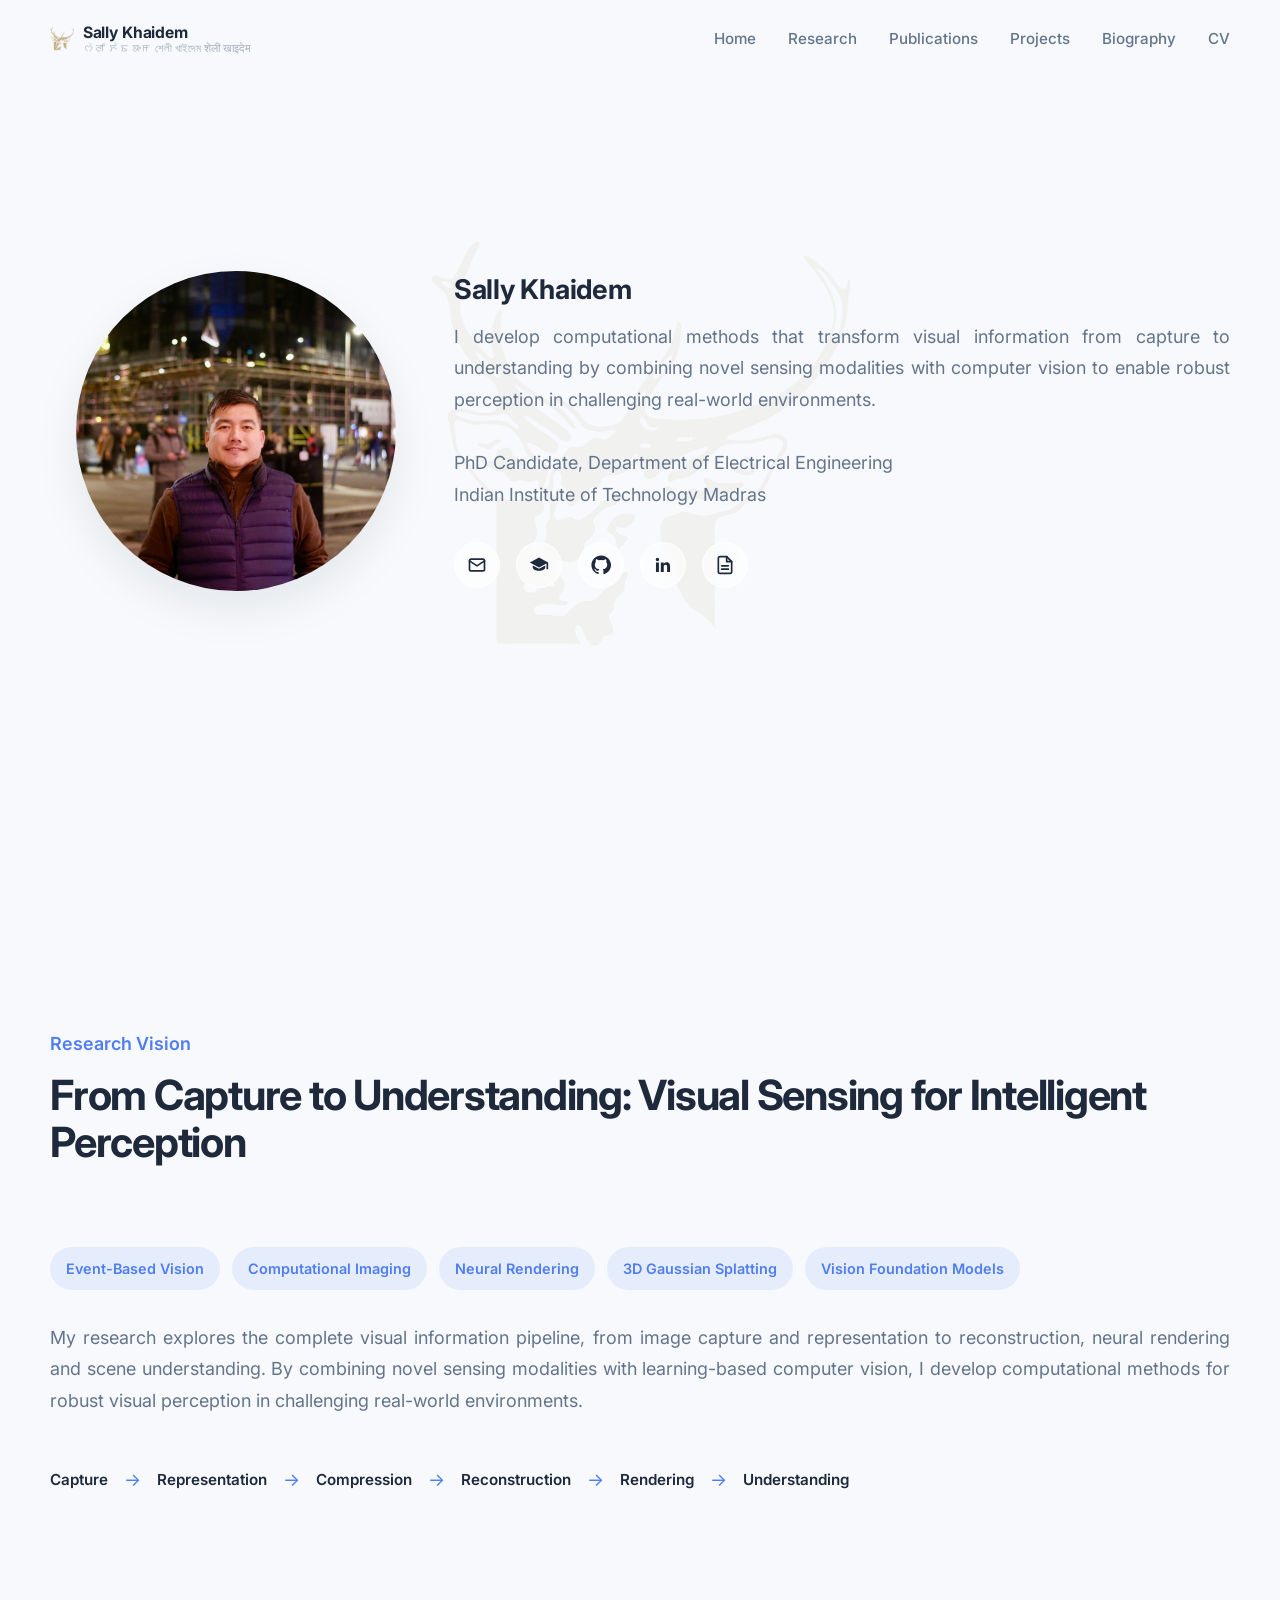
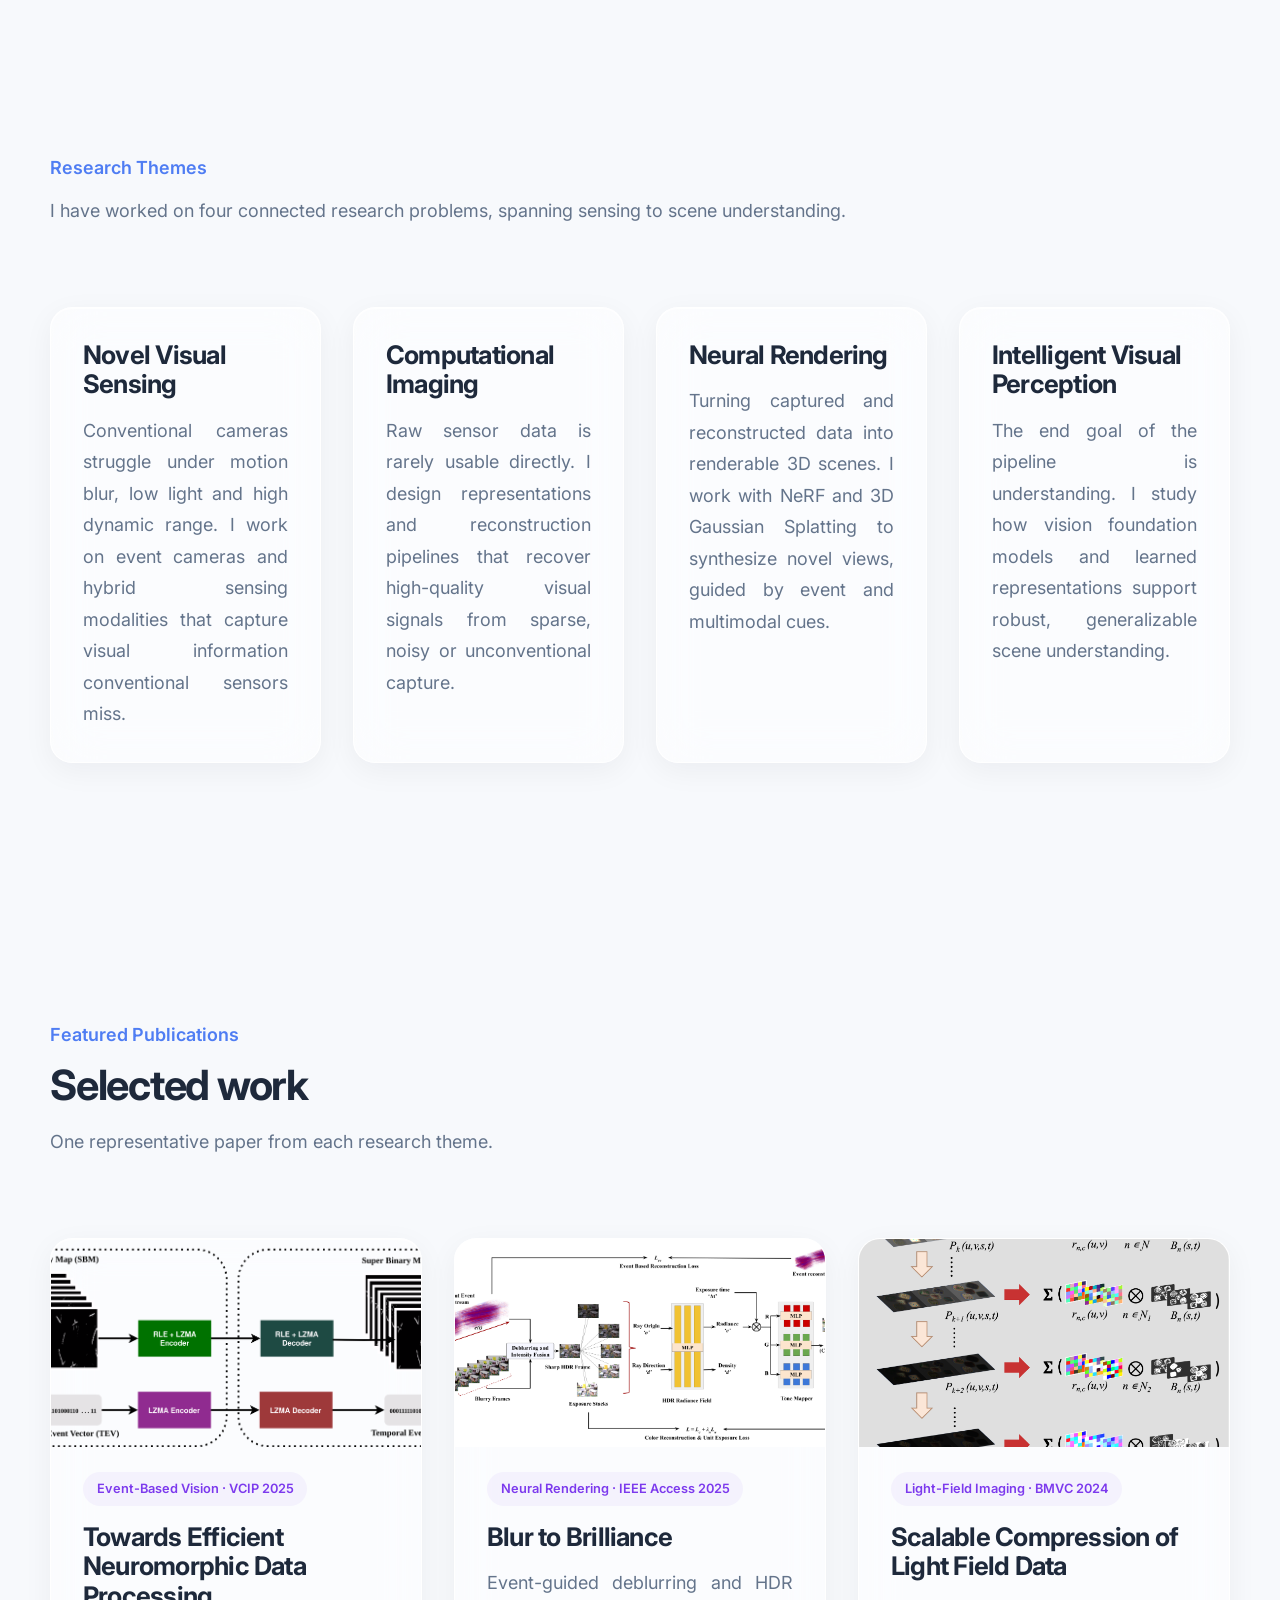
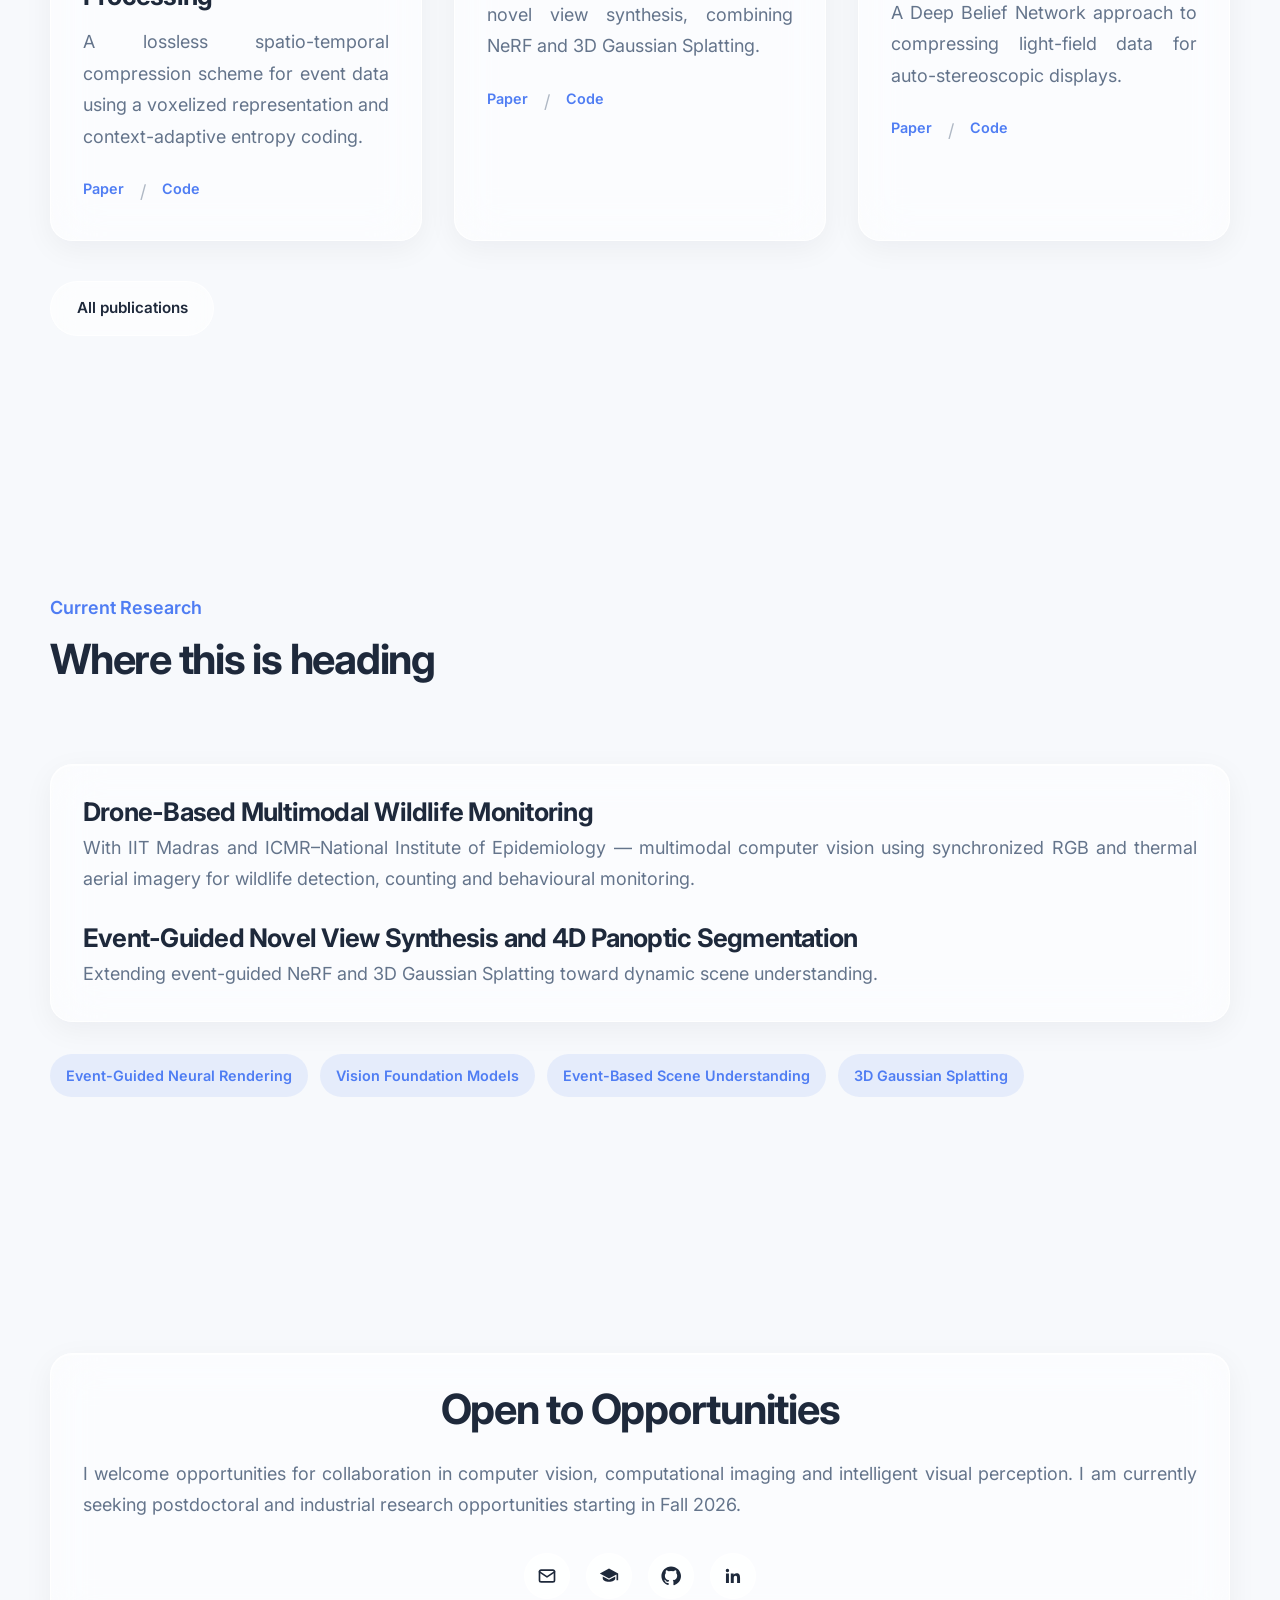
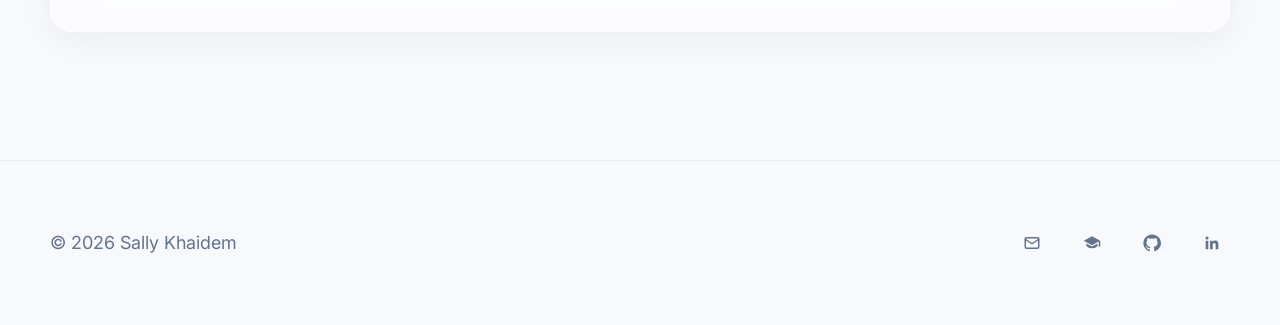
==== index.html @ f4ac4180 "Update research subtitle in index.html" ====
<!DOCTYPE html>
<html lang="en">
<head>
  <meta charset="UTF-8">
  <meta name="viewport" content="width=device-width, initial-scale=1">
  <title>Sally Khaidem</title>
  <meta name="description" content="I am a PhD researcher at IIT Madras working on event-based vision, computational imaging and neural rendering.">
  <link rel="icon" href="images/sangai.png" type="image/x-icon">
  <script>document.documentElement.classList.add("js");</script>

  <link href="https://fonts.googleapis.com/css2?family=Noto+Sans+Meetei+Mayek&family=Noto+Sans+Bengali&family=Noto+Sans+Devanagari&display=swap" rel="stylesheet">
  <link rel="stylesheet" href="css/style.css">
  <link rel="stylesheet" href="css/components.css">
  <link rel="stylesheet" href="css/responsive.css">

  <style>
    /* ----------------------------------------------------------
       Page-specific additions (kept minimal; everything else
       comes from style.css / components.css / responsive.css)
    ---------------------------------------------------------- */

    .hero-name{
      font-size: 1.05rem;
      font-weight: 600;
      color: var(--text-secondary);
      letter-spacing: .02em;
    }

    .hero-name-plate{
      display: flex;
      flex-wrap: wrap;
      align-items: baseline;
      gap: .7rem;
      margin-bottom: 1rem;
    }
    .hero-name-plate .name-en{
      font-size: 1.7rem;
      font-weight: 700;
      color: var(--text-primary);
      letter-spacing: -.01em;
    }
    .hero-name-plate .name-script{
      font-size: .85rem;
      font-weight: 400;
      letter-spacing: normal;
      color: var(--text-secondary);
      opacity: .55;
    }
    .hero-name-plate [lang="mni-Mtei"]{ font-family: 'Noto Sans Meetei Mayek', sans-serif }
    .hero-name-plate [lang="bn"]{ font-family: 'Noto Sans Bengali', sans-serif }
    .hero-name-plate [lang="hi"]{ font-family: 'Noto Sans Devanagari', sans-serif }
    @media (max-width:1024px){
      .hero-name-plate{ justify-content: center; }
    }

    .pipeline{
      display:flex;
      align-items:center;
      flex-wrap:wrap;
      gap: 1rem;
      margin-top: 3rem;
    }
    .pipeline-step{
      color: var(--text-primary);
      font-weight: 600;
      font-size: .95rem;
    }
    .pipeline-arrow{
      color: var(--accent);
      font-weight: 400;
    }

    .publication-links a{
      font-size: .9rem;
      font-weight: 600;
    }
    .publication-links span.sep{
      color: var(--text-secondary);
      opacity: .5;
    }

    .current-research-list{
      display:flex;
      flex-direction:column;
      gap: 1.75rem;
    }
    .current-research-item h3{
      margin-bottom: .35rem;
    }
    .current-research-item p{
      max-width: none;
    }

    @media (max-width:1024px){
      .pipeline{ gap:.6rem; }
      .pipeline-step{ font-size:.85rem; }
    }
  </style>
</head>
<body>

  <div class="watermark"></div>

  <!-- ============================================================
       NAVIGATION
  ============================================================ -->
  <header class="navbar">
    <div class="nav-container">
      <a href="index.html" class="logo">
        <img src="images/sangai.png" alt="Sally Khaidem">
        <span class="logo-name">
          <span class="logo-name-en">Sally Khaidem</span>
          <span class="logo-name-scripts"> <span class="name-script" lang="mni-Mtei">ꯁꯥꯂꯤ ꯈꯥꯏꯗꯦꯝ</span> <span class="name-script" lang="bn">শেলী খাইদেম</span> <span class="name-script" lang="hi">शेली खाइदेम</span></span>
        </span>
      </a>

      <nav class="nav-links">
        <a href="index.html">Home</a>
        <a href="research.html">Research</a>
        <a href="publications.html">Publications</a>
        <a href="projects.html">Projects</a>
        <a href="biography.html">Biography</a>
        <a href="images/CV.pdf" target="_blank" rel="noopener">CV</a>
      </nav>

      <div class="menu-toggle" role="button" aria-label="Toggle menu" aria-expanded="false" tabindex="0">&#9776;</div>
    </div>
  </header>

  <!-- ============================================================
       HERO
  ============================================================ -->
  <section class="hero">
    <div class="container grid grid-center">

      <div class="col-4 flex-center">
        <div class="hero-photo">
          <img src="images/sally.jpeg" alt="Portrait of Sally Khaidem">
        </div>
      </div>

      <div class="col-8 hero-content">
        <h1 class="hero-name-plate">
          <span class="name-en">Sally Khaidem</span>
          <!--
          <span class="name-script" lang="mni-Mtei">ꯁꯥꯂꯤ ꯈꯥꯏꯗꯦꯝ</span>
          <span class="name-script" lang="bn">শেলী খাইদেম</span>
          <span class="name-script" lang="hi">शेली खाइदेम</span>
          -->
        </h1>

        <p class="hero-description">
          I develop computational methods that transform visual information from capture to understanding by combining novel sensing modalities with computer vision to enable robust perception in challenging real-world environments.
        </p>

        <p class="hero-affiliation">
          PhD Candidate, Department of Electrical Engineering<br>
          Indian Institute of Technology Madras
        </p>

        <div class="button-group">
          <a href="mailto:khaidemsally@gmail.com" class="icon-link" aria-label="Email" title="Email">
            <svg viewBox="0 0 24 24" fill="none" stroke="currentColor" stroke-width="2" stroke-linecap="round" stroke-linejoin="round"><rect x="3" y="5" width="18" height="14" rx="2"></rect><path d="m3 7 9 6 9-6"></path></svg>
          </a>
          <a href="https://scholar.google.com/citations?user=jx_fc4YAAAAJ&hl=en&authuser=1" class="icon-link" target="_blank" rel="noopener" aria-label="Google Scholar" title="Google Scholar">
            <svg viewBox="0 0 24 24" fill="currentColor"><path d="M12 3 1 9l11 6 9-4.91V17h2V9L12 3zm0 13.5L4.5 12.5V15c0 2 3 4 7.5 4s7.5-2 7.5-4v-2.5L12 16.5z"></path></svg>
          </a>
          <a href="https://github.com/sKhaidem" class="icon-link" target="_blank" rel="noopener" aria-label="GitHub" title="GitHub">
            <svg viewBox="0 0 24 24" fill="currentColor"><path d="M12 .5C5.73.5.5 5.73.5 12c0 5.08 3.29 9.39 7.86 10.91.57.1.78-.25.78-.55 0-.27-.01-1.16-.02-2.11-3.2.7-3.88-1.36-3.88-1.36-.53-1.34-1.29-1.7-1.29-1.7-1.05-.72.08-.71.08-.71 1.17.08 1.78 1.2 1.78 1.2 1.03 1.77 2.71 1.26 3.37.96.1-.75.4-1.26.73-1.55-2.55-.29-5.24-1.28-5.24-5.68 0-1.26.45-2.29 1.19-3.09-.12-.29-.52-1.47.11-3.06 0 0 .97-.31 3.18 1.18a11.05 11.05 0 0 1 5.79 0c2.2-1.49 3.18-1.18 3.18-1.18.63 1.59.23 2.77.11 3.06.74.8 1.19 1.83 1.19 3.09 0 4.41-2.69 5.38-5.25 5.67.41.36.78 1.06.78 2.15 0 1.55-.01 2.8-.01 3.18 0 .3.2.66.79.55C20.71 21.38 24 17.08 24 12c0-6.27-5.23-11.5-12-11.5Z"></path></svg>
          </a>
          <a href="https://www.linkedin.com/in/sally-khaidem-7914b257/" class="icon-link" target="_blank" rel="noopener" aria-label="LinkedIn" title="LinkedIn">
            <svg viewBox="0 0 24 24" fill="currentColor"><path d="M20.45 20.45h-3.55v-5.57c0-1.33-.02-3.04-1.85-3.04-1.85 0-2.14 1.45-2.14 2.94v5.67H9.36V9h3.41v1.56h.05c.48-.9 1.64-1.85 3.37-1.85 3.6 0 4.27 2.37 4.27 5.45v6.29zM5.34 7.43a2.06 2.06 0 1 1 0-4.12 2.06 2.06 0 0 1 0 4.12zM7.12 20.45H3.56V9h3.56v11.45z"></path></svg>
          </a>
          <a href="images/CV.pdf" class="icon-link" target="_blank" rel="noopener" aria-label="CV" title="CV">
            <svg viewBox="0 0 24 24" fill="none" stroke="currentColor" stroke-width="2" stroke-linecap="round" stroke-linejoin="round"><path d="M14 2H6a2 2 0 0 0-2 2v16a2 2 0 0 0 2 2h12a2 2 0 0 0 2-2V8z"></path><path d="M14 2v6h6"></path><line x1="8" y1="13" x2="16" y2="13"></line><line x1="8" y1="17" x2="16" y2="17"></line></svg>
          </a>
        </div>
      </div>

    </div>
  </section>

  <!-- ============================================================
       RESEARCH VISION
  ============================================================ -->
  <section id="research-vision">
    <div class="container fade-up">

      <div class="section-header">
        <p class="section-eyebrow" style="color:var(--accent); font-weight:600; margin-bottom:.75rem;">Research Vision</p>
        <h2 class="section-title">From Capture to Understanding: Visual Sensing for Intelligent Perception</h2>
      </div>

      <div class="tag-group">
        <span class="tag">Event-Based Vision</span>
        <span class="tag">Computational Imaging</span>
        <span class="tag">Neural Rendering</span>
        <span class="tag">3D Gaussian Splatting</span>
        <span class="tag">Vision Foundation Models</span>
      </div>

      <p class="reading" style="margin-top:2rem;">
        My research explores the complete visual information pipeline, from image capture and
        representation to reconstruction, neural rendering and scene understanding. By combining
        novel sensing modalities with learning-based computer vision, I develop computational
        methods for robust visual perception in challenging real-world environments.
      </p>

      <div class="pipeline">
        <span class="pipeline-step">Capture</span>
        <span class="pipeline-arrow">&rarr;</span>
        <span class="pipeline-step">Representation</span>
        <span class="pipeline-arrow">&rarr;</span>
        <span class="pipeline-step">Compression</span>
        <span class="pipeline-arrow">&rarr;</span>
        <span class="pipeline-step">Reconstruction</span>
        <span class="pipeline-arrow">&rarr;</span>
        <span class="pipeline-step">Rendering</span>
        <span class="pipeline-arrow">&rarr;</span>
        <span class="pipeline-step">Understanding</span>
      </div>

    </div>
  </section>

  <!-- ============================================================
       RESEARCH THEMES
  ============================================================ -->
  <section id="research-themes">
    <div class="container fade-up">

      <div class="section-header">
        <p class="section-eyebrow" style="color:var(--accent); font-weight:600; margin-bottom:.75rem;">Research Themes</p>
        <!--
        <h2 class="section-title">Problems I work on</h2>
        -->
        <p class="section-subtitle">I have worked on four connected research problems, spanning sensing to scene understanding.</p>
      </div>

      <div class="card-grid">

        <div class="theme-card glass-card">
          <h3>Novel Visual Sensing</h3>
          <p>Conventional cameras struggle under motion blur, low light and high dynamic range. I work on event cameras and hybrid sensing modalities that capture visual information conventional sensors miss.</p>
        </div>

        <div class="theme-card glass-card">
          <h3>Computational Imaging</h3>
          <p>Raw sensor data is rarely usable directly. I design representations and reconstruction pipelines that recover high-quality visual signals from sparse, noisy or unconventional capture.</p>
        </div>

        <div class="theme-card glass-card">
          <h3>Neural Rendering</h3>
          <p>Turning captured and reconstructed data into renderable 3D scenes. I work with NeRF and 3D Gaussian Splatting to synthesize novel views, guided by event and multimodal cues.</p>
        </div>

        <div class="theme-card glass-card">
          <h3>Intelligent Visual Perception</h3>
          <p>The end goal of the pipeline is understanding. I study how vision foundation models and learned representations support robust, generalizable scene understanding.</p>
        </div>

      </div>

    </div>
  </section>

  <!-- ============================================================
       FEATURED PUBLICATIONS
  ============================================================ -->
  <section id="featured-publications">
    <div class="container fade-up">

      <div class="section-header">
        <p class="section-eyebrow" style="color:var(--accent); font-weight:600; margin-bottom:.75rem;">Featured Publications</p>
        <h2 class="section-title">Selected work</h2>
        <p class="section-subtitle">One representative paper from each research theme.</p>
      </div>

      <div class="publication-grid">

        <div class="publication-card glass-card">
          <div class="publication-image">
            <img src="images/vcip.png" alt="Thumbnail for VCIP 2025 paper">
          </div>
          <span class="venue">Event-Based Vision &middot; VCIP 2025</span>
          <h3>Towards Efficient Neuromorphic Data Processing</h3>
          <p>A lossless spatio-temporal compression scheme for event data using a voxelized representation and context-adaptive entropy coding.</p>
          <div class="publication-links">
            <a href="#">Paper</a>
            <span class="sep">/</span>
            <a href="#">Code</a>
          </div>
        </div>

        <div class="publication-card glass-card">
          <div class="publication-image">
            <img src="images/access.png" alt="Thumbnail for IEEE Access 2025 paper">
          </div>
          <span class="venue">Neural Rendering &middot; IEEE Access 2025</span>
          <h3>Blur to Brilliance</h3>
          <p>Event-guided deblurring and HDR novel view synthesis, combining NeRF and 3D Gaussian Splatting.</p>
          <div class="publication-links">
            <a href="#">Paper</a>
            <span class="sep">/</span>
            <a href="#">Code</a>
          </div>
        </div>

        <div class="publication-card glass-card">
          <div class="publication-image">
            <img src="images/BMVC.png" alt="Thumbnail for BMVC 2024 paper">
          </div>
          <span class="venue">Light-Field Imaging &middot; BMVC 2024</span>
          <h3>Scalable Compression of Light Field Data</h3>
          <p>A Deep Belief Network approach to compressing light-field data for auto-stereoscopic displays.</p>
          <div class="publication-links">
            <a href="#">Paper</a>
            <span class="sep">/</span>
            <a href="#">Code</a>
          </div>
        </div>

      </div>

      <div class="mt-lg">
        <a href="publications.html" class="btn btn-secondary">All publications</a>
      </div>

    </div>
  </section>

  <!-- ============================================================
       CURRENT RESEARCH
  ============================================================ -->
  <section id="current-research">
    <div class="container fade-up">

      <div class="section-header">
        <p class="section-eyebrow" style="color:var(--accent); font-weight:600; margin-bottom:.75rem;">Current Research</p>
        <h2 class="section-title">Where this is heading</h2>
      </div>

      <div class="glass-card current-research-list">

        <div class="current-research-item">
          <h3>Drone-Based Multimodal Wildlife Monitoring</h3>
          <p>With IIT Madras and ICMR&ndash;National Institute of Epidemiology &mdash; multimodal computer vision using synchronized RGB and thermal aerial imagery for wildlife detection, counting and behavioural monitoring.</p>
        </div>

        <div class="current-research-item">
          <h3>Event-Guided Novel View Synthesis and 4D Panoptic Segmentation</h3>
          <p>Extending event-guided NeRF and 3D Gaussian Splatting toward dynamic scene understanding.</p>
        </div>

      </div>

      <div class="tag-group">
        <span class="tag">Event-Guided Neural Rendering</span>
        <span class="tag">Vision Foundation Models</span>
        <span class="tag">Event-Based Scene Understanding</span>
        <span class="tag">3D Gaussian Splatting</span>
      </div>

    </div>
  </section>

  <!-- ============================================================
       CONTACT
  ============================================================ -->
  <section id="contact">
    <div class="container fade-up">
      <div class="glass-card contact-card">
        <h2>Open to Opportunities</h2>
        <p style="margin-inline:auto;">I welcome opportunities for collaboration in computer vision, computational imaging and intelligent visual perception. I am currently seeking postdoctoral and industrial research opportunities starting in Fall 2026.</p>

        <div class="contact-links">
          <a href="mailto:khaidemsally@gmail.com" class="icon-link" aria-label="Email" title="Email">
            <svg viewBox="0 0 24 24" fill="none" stroke="currentColor" stroke-width="2" stroke-linecap="round" stroke-linejoin="round"><rect x="3" y="5" width="18" height="14" rx="2"></rect><path d="m3 7 9 6 9-6"></path></svg>
          </a>
          <a href="https://scholar.google.com/citations?user=jx_fc4YAAAAJ&hl=en&authuser=1" class="icon-link" target="_blank" rel="noopener" aria-label="Google Scholar" title="Google Scholar">
            <svg viewBox="0 0 24 24" fill="currentColor"><path d="M12 3 1 9l11 6 9-4.91V17h2V9L12 3zm0 13.5L4.5 12.5V15c0 2 3 4 7.5 4s7.5-2 7.5-4v-2.5L12 16.5z"></path></svg>
          </a>
          <a href="https://github.com/sKhaidem" class="icon-link" target="_blank" rel="noopener" aria-label="GitHub" title="GitHub">
            <svg viewBox="0 0 24 24" fill="currentColor"><path d="M12 .5C5.73.5.5 5.73.5 12c0 5.08 3.29 9.39 7.86 10.91.57.1.78-.25.78-.55 0-.27-.01-1.16-.02-2.11-3.2.7-3.88-1.36-3.88-1.36-.53-1.34-1.29-1.7-1.29-1.7-1.05-.72.08-.71.08-.71 1.17.08 1.78 1.2 1.78 1.2 1.03 1.77 2.71 1.26 3.37.96.1-.75.4-1.26.73-1.55-2.55-.29-5.24-1.28-5.24-5.68 0-1.26.45-2.29 1.19-3.09-.12-.29-.52-1.47.11-3.06 0 0 .97-.31 3.18 1.18a11.05 11.05 0 0 1 5.79 0c2.2-1.49 3.18-1.18 3.18-1.18.63 1.59.23 2.77.11 3.06.74.8 1.19 1.83 1.19 3.09 0 4.41-2.69 5.38-5.25 5.67.41.36.78 1.06.78 2.15 0 1.55-.01 2.8-.01 3.18 0 .3.2.66.79.55C20.71 21.38 24 17.08 24 12c0-6.27-5.23-11.5-12-11.5Z"></path></svg>
          </a>
          <a href="https://www.linkedin.com/in/sally-khaidem-7914b257/" class="icon-link" target="_blank" rel="noopener" aria-label="LinkedIn" title="LinkedIn">
            <svg viewBox="0 0 24 24" fill="currentColor"><path d="M20.45 20.45h-3.55v-5.57c0-1.33-.02-3.04-1.85-3.04-1.85 0-2.14 1.45-2.14 2.94v5.67H9.36V9h3.41v1.56h.05c.48-.9 1.64-1.85 3.37-1.85 3.6 0 4.27 2.37 4.27 5.45v6.29zM5.34 7.43a2.06 2.06 0 1 1 0-4.12 2.06 2.06 0 0 1 0 4.12zM7.12 20.45H3.56V9h3.56v11.45z"></path></svg>
          </a>
        </div>
      </div>
    </div>
  </section>

  <!-- ============================================================
       FOOTER
  ============================================================ -->
  <footer>
    <div class="container footer-content">
      <p>&copy; 2026 Sally Khaidem</p>
      <div class="footer-links">
        <a href="mailto:khaidemsally@gmail.com" class="footer-icon-link" aria-label="Email" title="Email">
          <svg viewBox="0 0 24 24" fill="none" stroke="currentColor" stroke-width="2" stroke-linecap="round" stroke-linejoin="round"><rect x="3" y="5" width="18" height="14" rx="2"></rect><path d="m3 7 9 6 9-6"></path></svg>
        </a>
        <a href="https://scholar.google.com/citations?user=jx_fc4YAAAAJ&hl=en&authuser=1" class="footer-icon-link" target="_blank" rel="noopener" aria-label="Google Scholar" title="Google Scholar">
          <svg viewBox="0 0 24 24" fill="currentColor"><path d="M12 3 1 9l11 6 9-4.91V17h2V9L12 3zm0 13.5L4.5 12.5V15c0 2 3 4 7.5 4s7.5-2 7.5-4v-2.5L12 16.5z"></path></svg>
        </a>
        <a href="https://github.com/sKhaidem" class="footer-icon-link" target="_blank" rel="noopener" aria-label="GitHub" title="GitHub">
          <svg viewBox="0 0 24 24" fill="currentColor"><path d="M12 .5C5.73.5.5 5.73.5 12c0 5.08 3.29 9.39 7.86 10.91.57.1.78-.25.78-.55 0-.27-.01-1.16-.02-2.11-3.2.7-3.88-1.36-3.88-1.36-.53-1.34-1.29-1.7-1.29-1.7-1.05-.72.08-.71.08-.71 1.17.08 1.78 1.2 1.78 1.2 1.03 1.77 2.71 1.26 3.37.96.1-.75.4-1.26.73-1.55-2.55-.29-5.24-1.28-5.24-5.68 0-1.26.45-2.29 1.19-3.09-.12-.29-.52-1.47.11-3.06 0 0 .97-.31 3.18 1.18a11.05 11.05 0 0 1 5.79 0c2.2-1.49 3.18-1.18 3.18-1.18.63 1.59.23 2.77.11 3.06.74.8 1.19 1.83 1.19 3.09 0 4.41-2.69 5.38-5.25 5.67.41.36.78 1.06.78 2.15 0 1.55-.01 2.8-.01 3.18 0 .3.2.66.79.55C20.71 21.38 24 17.08 24 12c0-6.27-5.23-11.5-12-11.5Z"></path></svg>
        </a>
        <a href="https://www.linkedin.com/in/sally-khaidem-7914b257/" class="footer-icon-link" target="_blank" rel="noopener" aria-label="LinkedIn" title="LinkedIn">
          <svg viewBox="0 0 24 24" fill="currentColor"><path d="M20.45 20.45h-3.55v-5.57c0-1.33-.02-3.04-1.85-3.04-1.85 0-2.14 1.45-2.14 2.94v5.67H9.36V9h3.41v1.56h.05c.48-.9 1.64-1.85 3.37-1.85 3.6 0 4.27 2.37 4.27 5.45v6.29zM5.34 7.43a2.06 2.06 0 1 1 0-4.12 2.06 2.06 0 0 1 0 4.12zM7.12 20.45H3.56V9h3.56v11.45z"></path></svg>
        </a>
      </div>
    </div>
  </footer>

  <script src="js/main.js"></script>
</body>
</html>
---- css/style.css ----
/* ==========================================================
   Sally Khaidem Academic Website
   Global Design System
   ========================================================== */

/* ----------------------------------------------------------
   Google Font
---------------------------------------------------------- */

@import url('https://fonts.googleapis.com/css2?family=Inter:wght@300;400;500;600;700;800&display=swap');


/* ==========================================================
   CSS VARIABLES
   ========================================================== */

:root{

    /* ---------- Layout ---------- */

    --container-width: 1180px;
    --content-width: 1080px;
    --reading-width: 720px;


    /* ---------- Spacing (8pt System) ---------- */

    --space-xs: 0.5rem;      /* 8px */
    --space-sm: 1rem;        /* 16px */
    --space-md: 1.5rem;      /* 24px */
    --space-lg: 2.5rem;      /* 40px */
    --space-xl: 4rem;        /* 64px */
    --space-2xl: 6rem;       /* 96px */
    --space-3xl: 8rem;       /* 128px */


    /* ---------- Typography ---------- */

    --font-family: "Inter", sans-serif;

    --fs-hero: clamp(3rem,6vw,4.5rem);
    --fs-h1: clamp(2.5rem,5vw,3.4rem);
    --fs-h2: clamp(2rem,4vw,2.6rem);
    --fs-h3: clamp(1.35rem,2vw,1.6rem);

    --fs-body: 1.125rem;
    --fs-small: .95rem;

    --line-height: 1.75;


    /* ---------- Colors ---------- */

    --background:#F7F9FC;

    --text-primary:#1E293B;
    --text-secondary:#64748B;

    --accent:#4F7DF3;
    --accent-hover:#2563EB;

    --white:#FFFFFF;


    /* ---------- Semantic Pastels ---------- */

    --research:rgba(79,125,243,.10);

    --publication:rgba(183,148,246,.10);

    --project:rgba(52,211,153,.10);

    --bio:rgba(251,191,36,.10);

    --contact:rgba(251,113,133,.10);


    /* ---------- Glass ---------- */

    --glass-bg:rgba(255,255,255,.60);

    --glass-border:rgba(255,255,255,.72);

    --glass-blur:blur(18px);


    /* ---------- Elevation ---------- */

    --elevation-1:
        0 4px 12px rgba(15,23,42,.04);

    --elevation-2:
        0 8px 30px rgba(15,23,42,.05);

    --elevation-3:
        0 18px 45px rgba(15,23,42,.08);


    /* ---------- Radius ---------- */

    --radius-sm:10px;
    --radius-md:16px;
    --radius-lg:22px;
    --radius-xl:30px;


    /* ---------- Transition ---------- */

    --transition:.30s ease;

}



/* ==========================================================
   RESET
   ========================================================== */

*,
*::before,
*::after{

    margin:0;
    padding:0;
    box-sizing:border-box;

}

html{

    scroll-behavior:smooth;

}

body{

    font-family:var(--font-family);

    font-size:var(--fs-body);

    line-height:var(--line-height);

    background:var(--background);

    color:var(--text-primary);

    text-rendering:optimizeLegibility;

    -webkit-font-smoothing:antialiased;

    overflow-x:hidden;

}

::selection{

    background:var(--accent);

    color:white;

}



/* ==========================================================
   TYPOGRAPHY
   ========================================================== */

h1,
h2,
h3,
h4,
h5,
h6{

    color:var(--text-primary);

    line-height:1.15;

    font-weight:700;

    letter-spacing:-0.03em;

}

h1{

    font-size:var(--fs-h1);

}

h2{

    font-size:var(--fs-h2);

    margin-bottom:var(--space-md);

}

h3{

    font-size:var(--fs-h3);

    margin-bottom:var(--space-sm);

}

p{

    color:var(--text-secondary);

    text-align:justify;

    hyphens:auto;

}

strong{

    color:var(--text-primary);

    font-weight:600;

}

small{

    font-size:var(--fs-small);

}



/* ==========================================================
   LINKS
   ========================================================== */

a{

    text-decoration:none;

    color:var(--accent);

    transition:var(--transition);

}

a:hover{

    color:var(--accent-hover);

}



/* ==========================================================
   IMAGES
   ========================================================== */

img{

    display:block;

    max-width:100%;

    height:auto;

}



/* ==========================================================
   LISTS
   ========================================================== */

ul,
ol{

    list-style:none;

}



/* ==========================================================
   LAYOUT
   ========================================================== */

.container{

    width:min(calc(100% - 2rem),var(--container-width));

    margin-inline:auto;

}

.content{

    width:min(100%,var(--content-width));

    margin-inline:auto;

}

.reading{

    max-width:none;

}

section{

    padding:var(--space-3xl) 0;

}



/* ==========================================================
   12 COLUMN GRID
   ========================================================== */

.grid{

    display:grid;

    grid-template-columns:repeat(12,minmax(0,1fr));

    gap:2rem;

}

.grid-center{

    align-items:center;

}

.grid-middle{

    justify-items:center;

}

.col-1{grid-column:span 1;}
.col-2{grid-column:span 2;}
.col-3{grid-column:span 3;}
.col-4{grid-column:span 4;}
.col-5{grid-column:span 5;}
.col-6{grid-column:span 6;}
.col-7{grid-column:span 7;}
.col-8{grid-column:span 8;}
.col-9{grid-column:span 9;}
.col-10{grid-column:span 10;}
.col-11{grid-column:span 11;}
.col-12{grid-column:span 12;}



/* ==========================================================
   GLASS CARD
   ========================================================== */

.glass-card{

    background:rgba(255,255,255,.55);

    backdrop-filter:blur(24px) saturate(1.3);
    -webkit-backdrop-filter:blur(24px) saturate(1.3);

    border:1px solid rgba(255,255,255,.85);

    border-radius:var(--radius-lg);

    box-shadow:
        var(--elevation-2),
        inset 0 1px 0 rgba(255,255,255,.7);

    transition:var(--transition);

    padding:2rem;

}

.glass-card:hover{

    transform:translateY(-4px);

    box-shadow:
        var(--elevation-3),
        inset 0 1px 0 rgba(255,255,255,.8);

}



/* ==========================================================
   WATERMARK
   ========================================================== */

.watermark{

    position:fixed;

    top:50%;
    left:50%;

    width:420px;
    height:420px;

    background:url("../images/sangai.png") no-repeat center;
    background-size:contain;

    opacity:.10;

    transform:translate(-50%,-50%);

    z-index:-1;

    pointer-events:none;

}



/* ==========================================================
   UTILITIES
   ========================================================== */

.flex{

    display:flex;

}

.flex-center{

    display:flex;

    align-items:center;

    justify-content:center;

}

.text-center{

    text-align:center;

}

.text-left{

    text-align:left;

}

.hidden{

    display:none;

}

.w-100{

    width:100%;

}

.mt-xs{margin-top:var(--space-xs);}
.mt-sm{margin-top:var(--space-sm);}
.mt-md{margin-top:var(--space-md);}
.mt-lg{margin-top:var(--space-lg);}
.mt-xl{margin-top:var(--space-xl);}

.mb-xs{margin-bottom:var(--space-xs);}
.mb-sm{margin-bottom:var(--space-sm);}
.mb-md{margin-bottom:var(--space-md);}
.mb-lg{margin-bottom:var(--space-lg);}
.mb-xl{margin-bottom:var(--space-xl);}

.pt-xl{padding-top:var(--space-xl);}
.pb-xl{padding-bottom:var(--space-xl);}
.py-xl{
    padding-top:var(--space-xl);
    padding-bottom:var(--space-xl);
}
---- css/components.css ----
/* ==========================================================
   COMPONENTS
   ========================================================== */


/* ==========================================================
   Navigation
   ========================================================== */

.navbar{

    position:fixed;

    top:0;
    left:0;

    width:100%;

    z-index:1000;

    transition:var(--transition);

}

.navbar.scrolled{

    background:rgba(247,249,252,.82);

    backdrop-filter:blur(18px);
    -webkit-backdrop-filter:blur(18px);

    box-shadow:var(--elevation-1);

}

.nav-container{

    width:min(calc(100% - 2rem),var(--container-width));

    margin-inline:auto;

    height:78px;

    display:flex;

    align-items:center;

    justify-content:space-between;

}

.logo{

    display:inline-flex;
    align-items:center;

    gap:.55rem;

    transition:var(--transition);

}

.logo img{

    height:24px;
    width:auto;
    display:block;

}

.logo-name{

    display:flex;
    flex-direction:column;

    line-height:1.25;

}

.logo-name-en{

    font-size:.98rem;

    font-weight:700;

    color:var(--text-primary);

    letter-spacing:-.01em;

}

.logo-name-scripts{

    font-size:.66rem;

    font-weight:400;

    color:var(--text-secondary);

    opacity:.55;

    white-space:nowrap;

}

.logo-name-scripts .name-script{

    font-size:inherit;

    font-weight:inherit;

    color:inherit;

    opacity:1;

}

.navbar.scrolled .logo{

    opacity:.55;

}

.logo:hover{

    opacity:.8;

}

.nav-links{

    display:flex;

    align-items:center;

    gap:2rem;

}

.nav-links a{

    position:relative;

    color:var(--text-secondary);

    font-size:.95rem;

    font-weight:500;

}

.nav-links a::after{

    content:"";

    position:absolute;

    left:0;
    bottom:-6px;

    width:100%;
    height:2px;

    background:var(--accent);

    transform:scaleX(0);

    transform-origin:left;

    transition:var(--transition);

}

.nav-links a:hover{

    color:var(--text-primary);

}

.nav-links a:hover::after{

    transform:scaleX(1);

}

.menu-toggle{

    display:none;

    cursor:pointer;

}



/* ==========================================================
   Hero
   ========================================================== */

.hero{

    min-height:100vh;

    display:flex;

    align-items:center;

    padding-top:90px;

}

.hero-photo{

    width:min(100%,320px);

    aspect-ratio:1;

    margin-inline:auto;

    border-radius:50%;

    overflow:hidden;

    box-shadow:var(--elevation-3);

}

.hero-photo img{

    width:100%;

    height:100%;

    object-fit:cover;

}

.hero-content{

    display:flex;

    flex-direction:column;

    justify-content:center;

}

.hero-name{

    margin-bottom:.75rem;

}

.hero-title{

    font-size:var(--fs-hero);

    line-height:1.05;

    letter-spacing:-.05em;

    margin-bottom:1rem;

}

.hero-subtitle{

    font-size:1.35rem;

    color:var(--accent);

    font-weight:600;

    margin-bottom:1.5rem;

}

.hero-description{

    margin-bottom:2rem;

}

.hero-affiliation{

    margin-bottom:2rem;

    color:var(--text-secondary);

}



/* ==========================================================
   Buttons
   ========================================================== */

.button-group{

    display:flex;

    flex-wrap:wrap;

    gap:1rem;

}

.btn{

    display:inline-flex;

    align-items:center;

    justify-content:center;

    gap:.5rem;

    padding:.85rem 1.6rem;

    border-radius:999px;

    font-size:.95rem;

    font-weight:600;

    transition:var(--transition);

    transform:translateY(0);

}

.btn:hover{

    transform:translateY(-2px);

}

.btn-primary{

    background:var(--accent);

    color:#fff;

}

.btn-primary:hover{

    background:var(--accent-hover);

    color:#fff;

}

.btn-secondary{

    background:rgba(255,255,255,.6);

    color:var(--text-primary);

    border:1px solid rgba(255,255,255,.8);

    backdrop-filter:blur(12px);

    -webkit-backdrop-filter:blur(12px);

}

.btn-secondary:hover{

    background:#fff;

}



/* ==========================================================
   Section Heading
   ========================================================== */

.section-header{

    margin-bottom:5rem;

}

.section-title{

    margin-bottom:1rem;

}

.section-subtitle{

    max-width:none;

}



/* ==========================================================
   Tags
   ========================================================== */

.tag-group{

    display:flex;

    flex-wrap:wrap;

    gap:.75rem;

    margin-top:2rem;

}

.tag{

    display:inline-flex;

    align-items:center;

    justify-content:center;

    padding:.55rem 1rem;

    border-radius:999px;

    background:var(--research);

    color:var(--accent);

    font-size:.9rem;

    font-weight:600;

}



/* ==========================================================
   Theme Cards
   ========================================================== */

.card-grid{

    display:grid;

    grid-template-columns:repeat(12,minmax(0,1fr));

    gap:2rem;

}

.theme-card{

    grid-column:span 3;

}

.theme-card h3{

    margin-bottom:1rem;

}

.theme-card p{

    max-width:none;

}



/* ==========================================================
   Publication Cards
   ========================================================== */

.publication-grid{

    display:grid;

    grid-template-columns:repeat(12,minmax(0,1fr));

    gap:2rem;

}

.publication-card{

    grid-column:span 4;

    overflow:hidden;

}

.publication-image{

    margin:-2rem -2rem 1.5rem;

    overflow:hidden;

}

.publication-image img{

    width:100%;

    aspect-ratio:16/9;

    object-fit:cover;

    transition:.4s ease;

}

.publication-card:hover .publication-image img{

    transform:scale(1.03);

}

.venue{

    display:inline-block;

    padding:.35rem .85rem;

    margin-bottom:1rem;

    border-radius:999px;

    background:var(--publication);

    color:#7C3AED;

    font-size:.8rem;

    font-weight:600;

}

.publication-links{

    display:flex;

    flex-wrap:wrap;

    gap:1rem;

    margin-top:1.5rem;

}



/* ==========================================================
   Project Cards
   ========================================================== */

.project-grid{

    display:grid;

    grid-template-columns:repeat(12,minmax(0,1fr));

    gap:2rem;

}

.project-card{

    grid-column:span 4;

}

.project-image{

    margin:-2rem -2rem 1.5rem;

    overflow:hidden;

}

.project-image img{

    width:100%;

    aspect-ratio:16/9;

    object-fit:cover;

    transition:.4s ease;

}

.project-card:hover .project-image img{

    transform:scale(1.03);

}



/* ==========================================================
   Contact
   ========================================================== */

.contact-card{

    text-align:center;

}

.contact-links{

    display:flex;

    justify-content:center;

    flex-wrap:wrap;

    gap:1rem;

    margin-top:2rem;

}



/* ==========================================================
   Footer
   ========================================================== */

footer{

    padding:4rem 0;

    border-top:1px solid rgba(15,23,42,.06);

}

.footer-content{

    display:flex;

    align-items:center;

    justify-content:space-between;

    gap:2rem;

    flex-wrap:wrap;

}

.footer-links{

    display:flex;

    gap:1.5rem;

}

.footer-links a{

    color:var(--text-secondary);

}

.footer-links a:hover{

    color:var(--accent);

}



/* ==========================================================
   Icon Links (Contact section + Footer)
   ========================================================== */

.icon-link{

    display:inline-flex;
    align-items:center;
    justify-content:center;

    width:46px;
    height:46px;

    border-radius:50%;

    background:rgba(255,255,255,.6);

    border:1px solid rgba(255,255,255,.8);

    backdrop-filter:blur(12px);
    -webkit-backdrop-filter:blur(12px);

    color:var(--text-primary);

    transition:var(--transition);

}

.icon-link svg{

    width:20px;
    height:20px;

}

.icon-link:hover{

    background:#fff;

    color:var(--accent);

    transform:translateY(-2px);

}

.footer-icon-link{

    display:inline-flex;
    align-items:center;
    justify-content:center;

    width:36px;
    height:36px;

    border-radius:50%;

    color:var(--text-secondary);

    transition:var(--transition);

}

.footer-icon-link svg{

    width:18px;
    height:18px;

}

.footer-icon-link:hover{

    color:var(--accent);

    background:rgba(79,125,243,.08);

}


/* ==========================================================
   Fade Animation
   Disabled as a visibility gate. Content is always visible
   regardless of whether JS runs. (Previously this class hid
   content until JS added .show — removed after it caused
   blank pages when the script didn't load.)
   ========================================================== */

.fade-up{
    opacity:1;
    transform:none;
}
---- css/responsive.css ----
/* ==========================================================
   RESPONSIVE DESIGN
   ========================================================== */


/* ==========================================================
   Large Desktop (1400px+)
   ========================================================== */

@media (min-width:1400px){

    .container{

        width:min(calc(100% - 4rem),var(--container-width));

    }

}



/* ==========================================================
   Laptop (1200px)
   ========================================================== */

@media (max-width:1200px){

    .container{

        width:min(calc(100% - 2rem),1100px);

    }

}



/* ==========================================================
   Tablet Landscape (1024px)
   ========================================================== */

@media (max-width:1024px){

    section{

        padding:6rem 0;

    }

    .grid{

        grid-template-columns:repeat(6,minmax(0,1fr));

    }

    .col-7,
    .col-8,
    .col-9,
    .col-10,
    .col-11,
    .col-12{

        grid-column:span 6;

    }

    .col-4{

        grid-column:span 6;

    }

    .col-3{

        grid-column:span 3;

    }

    .card-grid,
    .publication-grid,
    .project-grid{

        grid-template-columns:repeat(6,minmax(0,1fr));

    }

    .theme-card{

        grid-column:span 3;

    }

    .publication-card{

        grid-column:span 6;

    }

    .project-card{

        grid-column:span 6;

    }

    .hero{

        min-height:auto;

        padding-top:140px;

        padding-bottom:80px;

    }

    .hero-photo{

        width:260px;

        margin-bottom:2rem;

    }

    .hero-content{

        text-align:center;

        align-items:center;

    }

    .hero-description{

        margin-inline:auto;

    }

}



/* ==========================================================
   Tablet Portrait (768px)
   ========================================================== */

@media (max-width:768px){

    html{

        font-size:15px;

    }

    section{

        padding:5rem 0;

    }

    .grid{

        grid-template-columns:1fr;

        gap:2rem;

    }

    .card-grid,
    .publication-grid,
    .project-grid{

        grid-template-columns:1fr;

    }

    [class*="col-"]{

        grid-column:1;

    }

    .theme-card,
    .publication-card,
    .project-card{

        grid-column:1;

    }

    .section-header{

        margin-bottom:3rem;

    }

    .hero{

        min-height:auto;

        padding-top:120px;

        padding-bottom:60px;

    }

    .hero-content{

        text-align:center;

        align-items:center;

    }

    .hero-photo{

        width:220px;

    }

    .hero-title{

        font-size:clamp(2.3rem,8vw,3.2rem);

    }

    .hero-subtitle{

        font-size:1.15rem;

    }

    .button-group{

        justify-content:center;

    }

    .tag-group{

        justify-content:center;

    }

    .publication-image,

    .project-image{

        margin:-2rem -2rem 1.5rem;

    }

    .footer-content{

        flex-direction:column;

        text-align:center;

    }

}



/* ==========================================================
   Navigation — switch to hamburger earlier (900px)
   6 nav items don't comfortably fit in a horizontal row
   below this width, even on tablets/large phones.
   ========================================================== */

@media (max-width:900px){

    .nav-container{

        height:70px;

    }

    .nav-links{

        position:fixed;

        top:70px;
        right:-100%;

        width:260px;

        height:calc(100vh - 70px);

        background:rgba(247,249,252,.96);

        backdrop-filter:blur(20px);
        -webkit-backdrop-filter:blur(20px);

        box-shadow:-10px 0 30px rgba(15,23,42,.08);

        flex-direction:column;

        justify-content:flex-start;
        align-items:flex-start;

        padding:2rem;

        gap:1.5rem;

        transition:.35s ease;

    }

    .nav-links.active{

        right:0;

    }

    .menu-toggle{

        display:flex;

        align-items:center;
        justify-content:center;

        width:42px;
        height:42px;

        cursor:pointer;

        font-size:1.5rem;

        color:var(--text-primary);

    }

}


/* ==========================================================
   Mobile (640px)
   ========================================================== */

@media (max-width:640px){

    .hero-photo{

        width:190px;

    }

    .hero-title{

        font-size:2.2rem;

    }

    .btn{

        width:100%;

    }

    .logo-name-scripts{

        white-space:normal;

    }

    .button-group{

        justify-content:center;

    }

    .contact-links{

        justify-content:center;

    }

}



/* ==========================================================
   Small Phones (480px)
   ========================================================== */

@media (max-width:480px){

    html{

        font-size:14px;

    }

    .container{

        width:min(calc(100% - 1.5rem),100%);

    }

    .hero{

        padding-top:100px;

    }

    .hero-photo{

        width:170px;

    }

    .glass-card{

        padding:1.5rem;

    }

    .publication-image,

    .project-image{

        margin:-1.5rem -1.5rem 1.25rem;

    }

    .footer-links{

        justify-content:center;

        flex-wrap:wrap;

    }

}



/* ==========================================================
   Accessibility
   ========================================================== */

@media (prefers-reduced-motion:reduce){

    *{

        animation:none !important;

        transition:none !important;

        scroll-behavior:auto !important;

    }

}
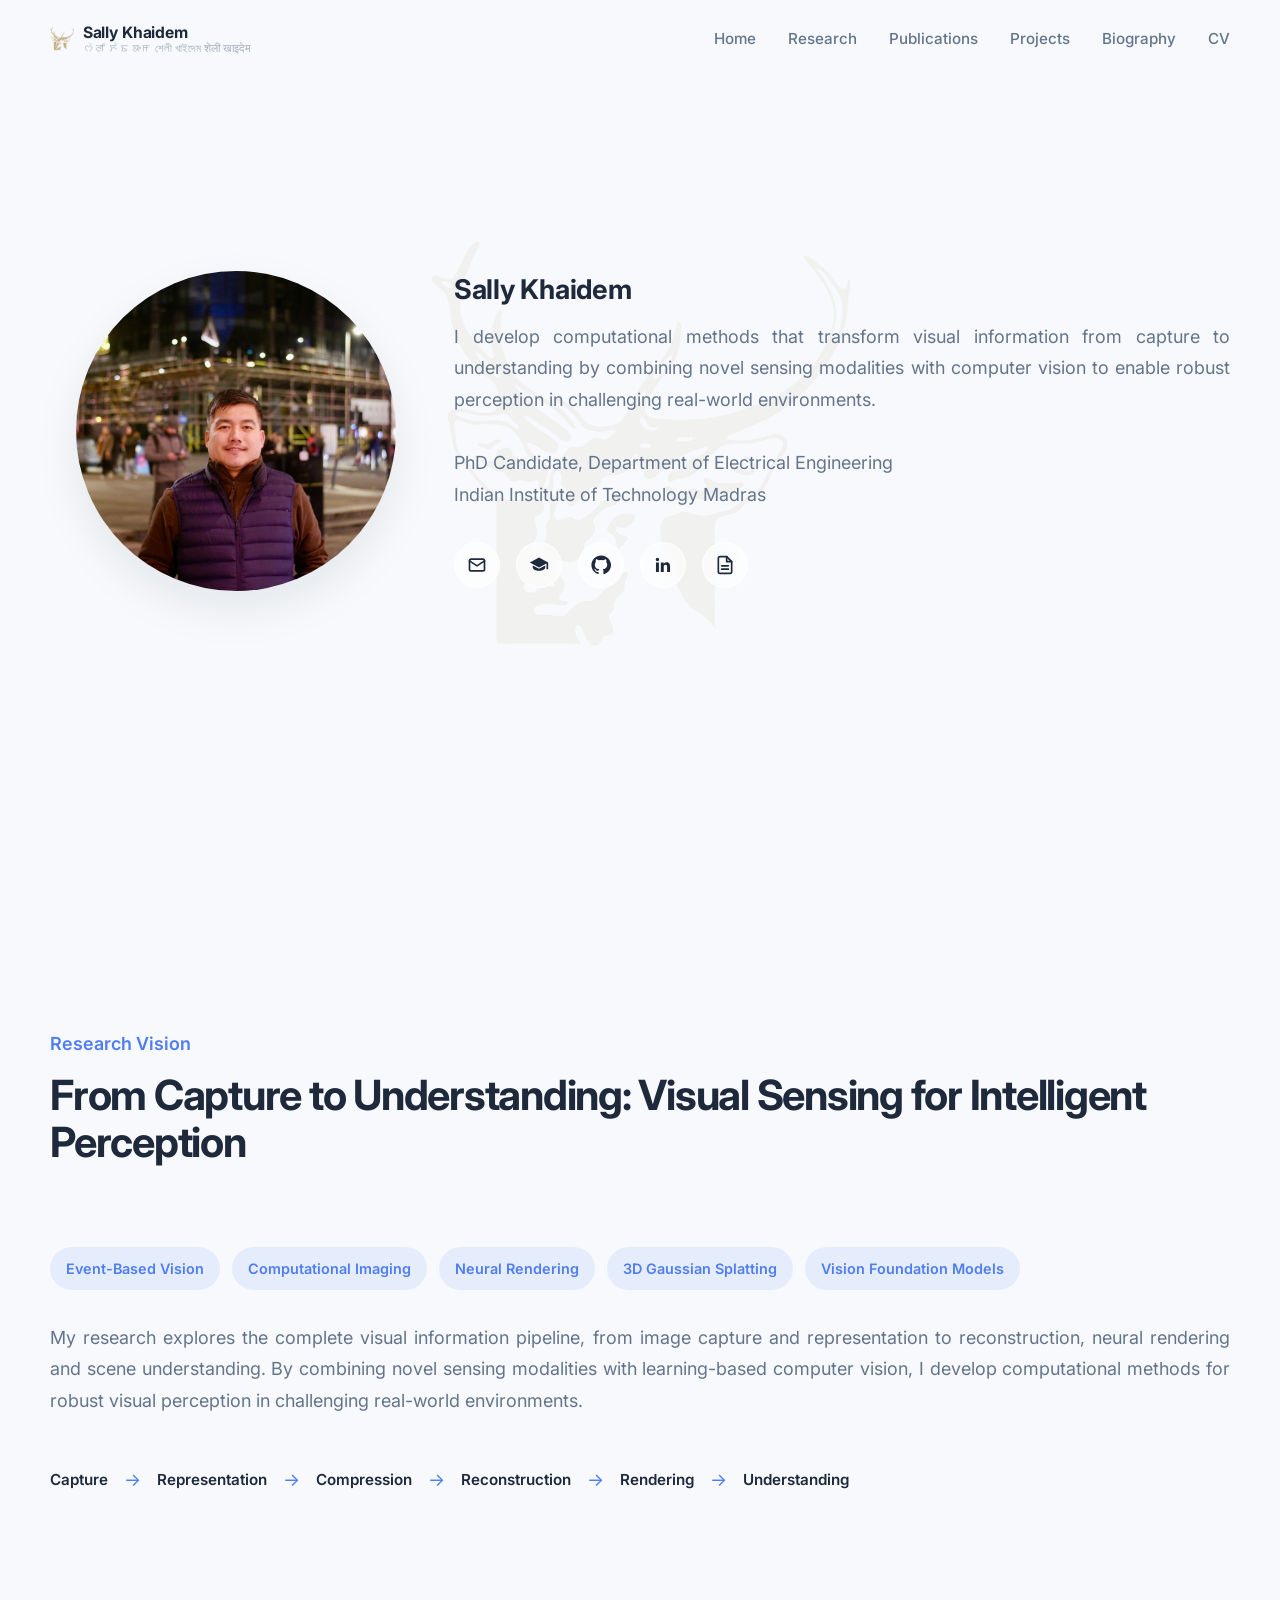
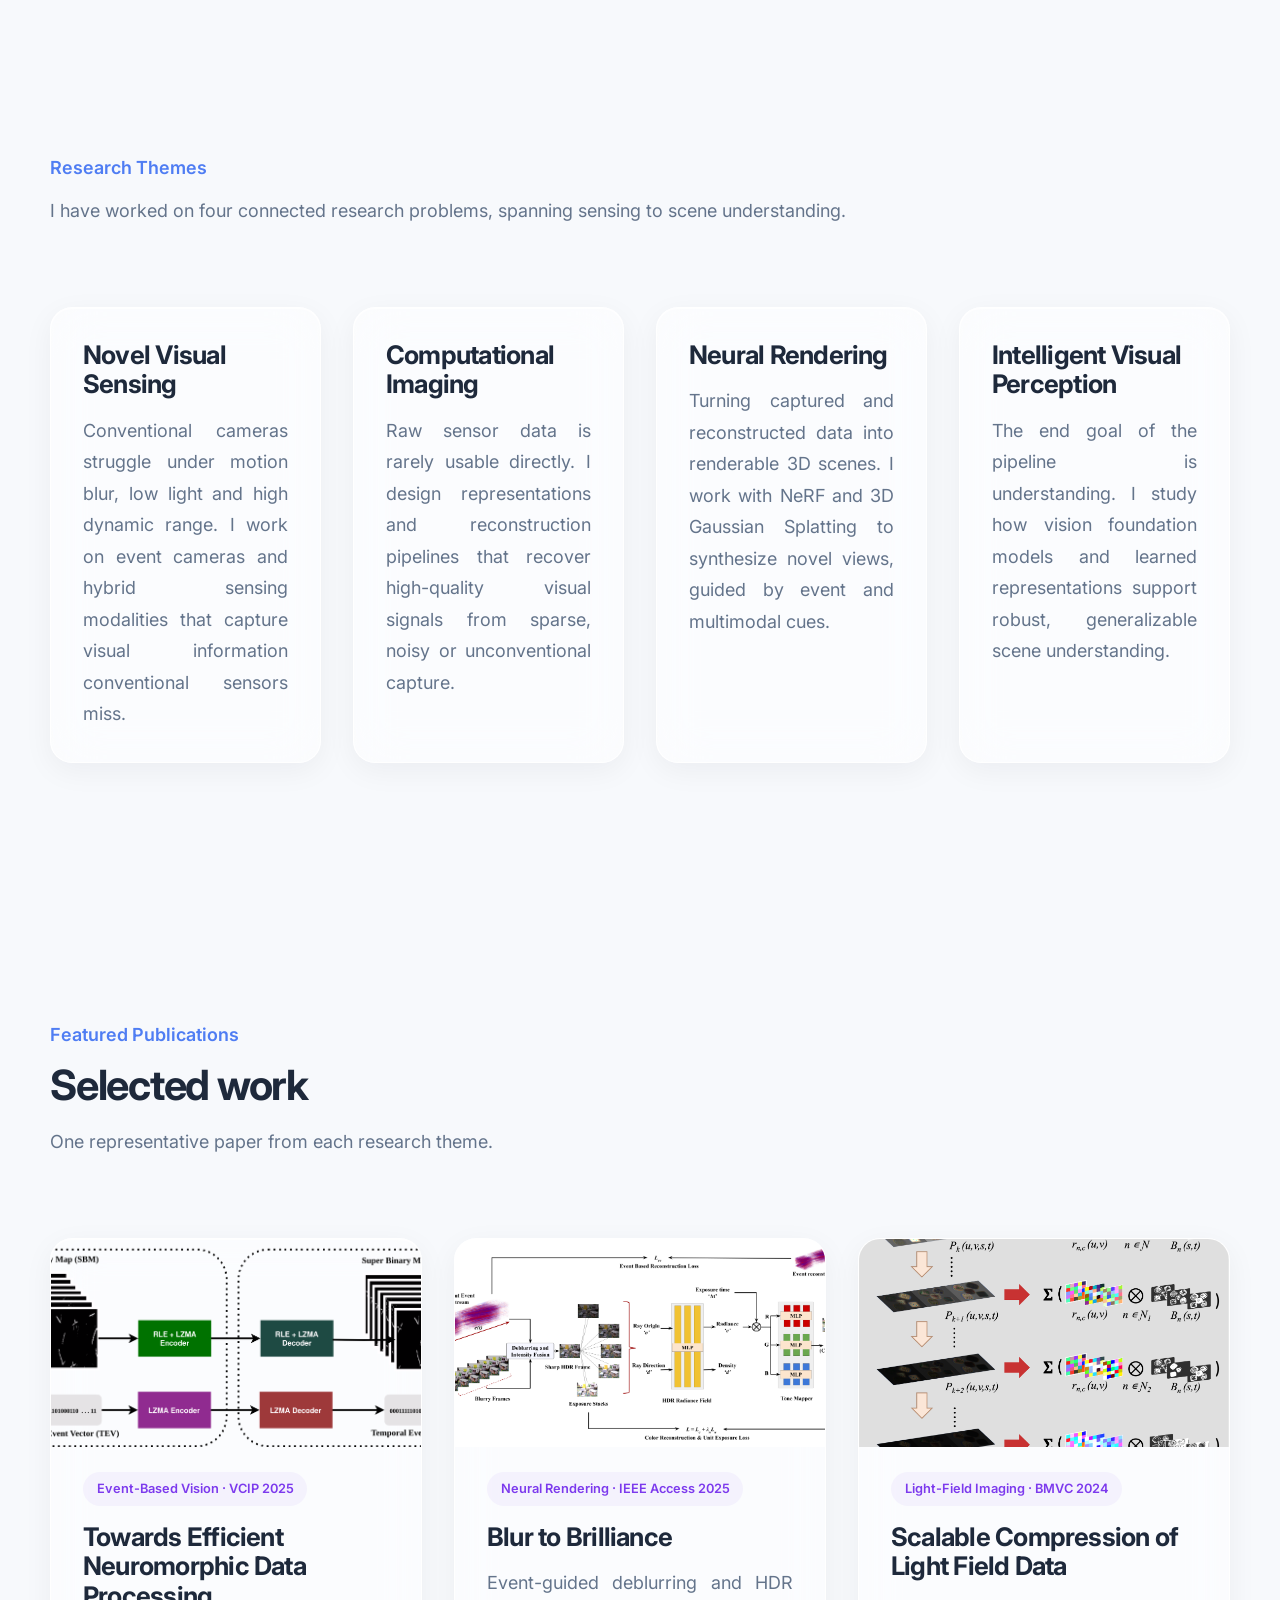
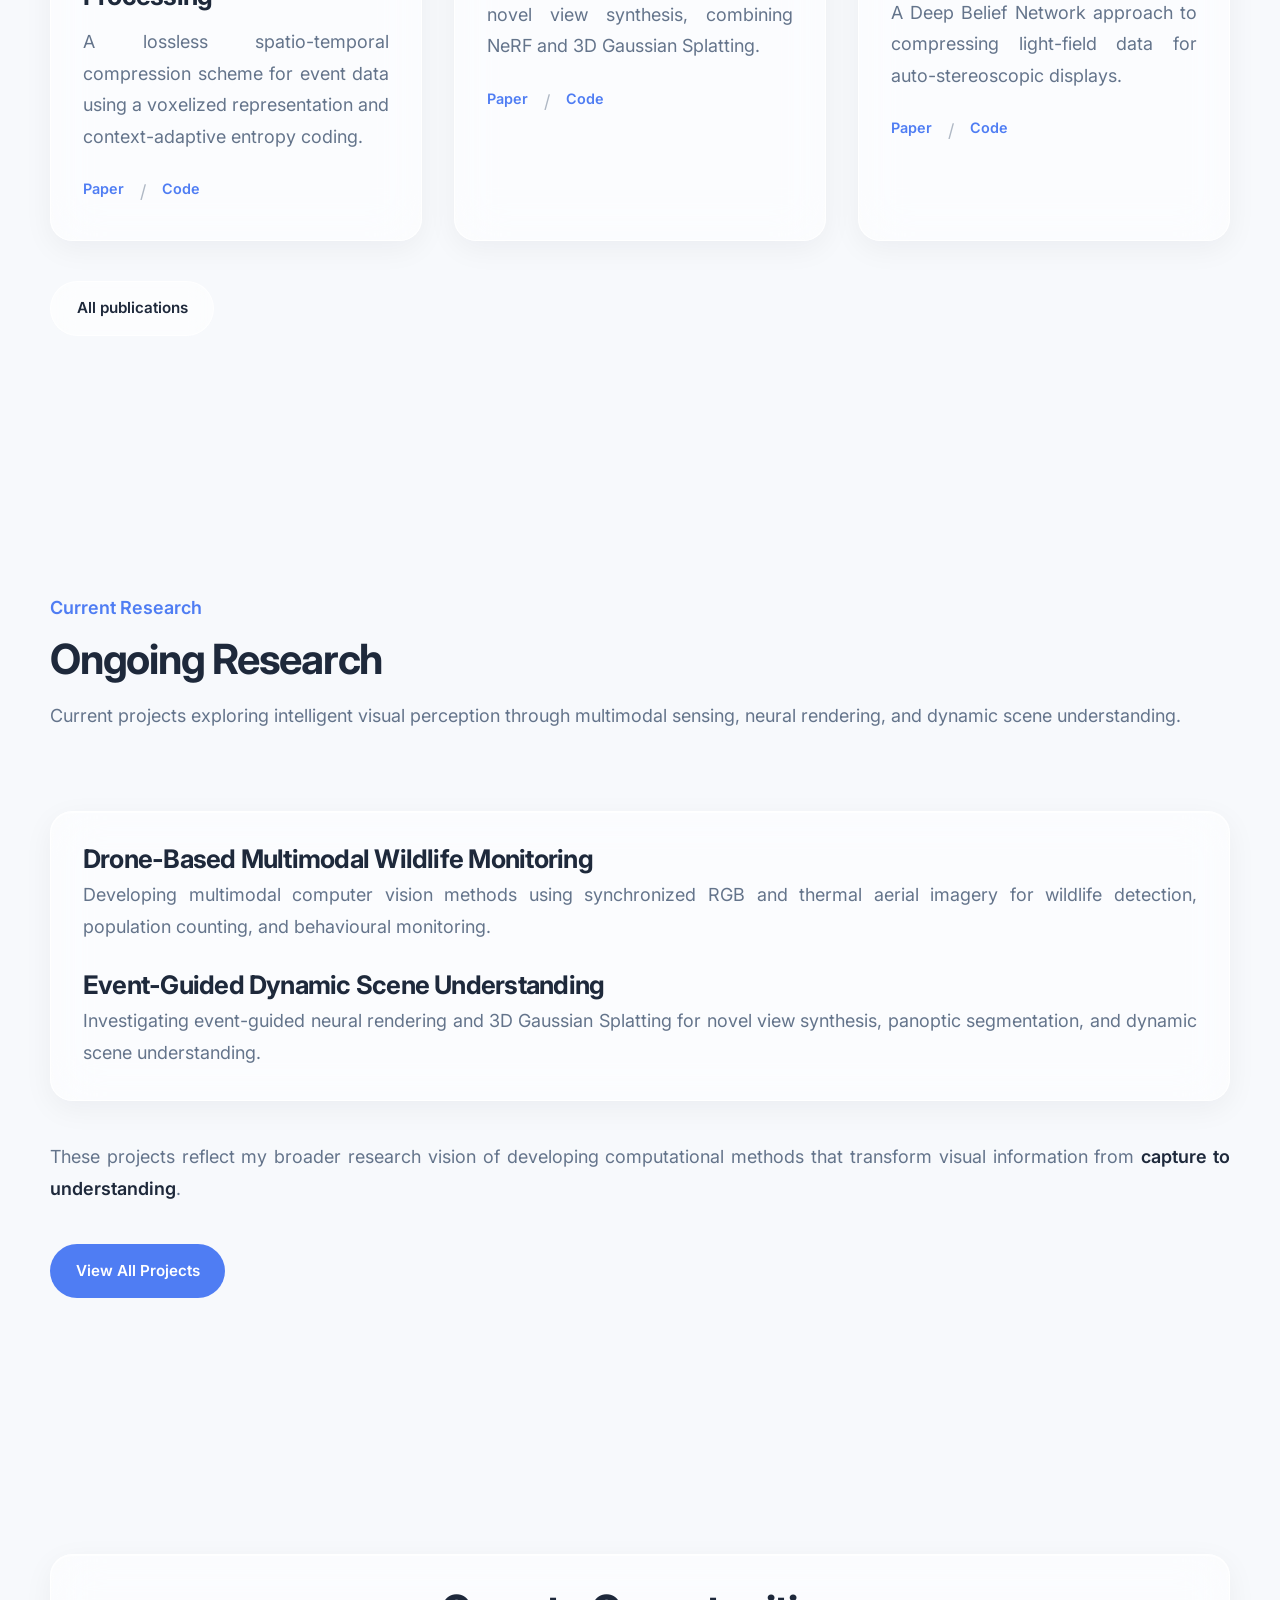
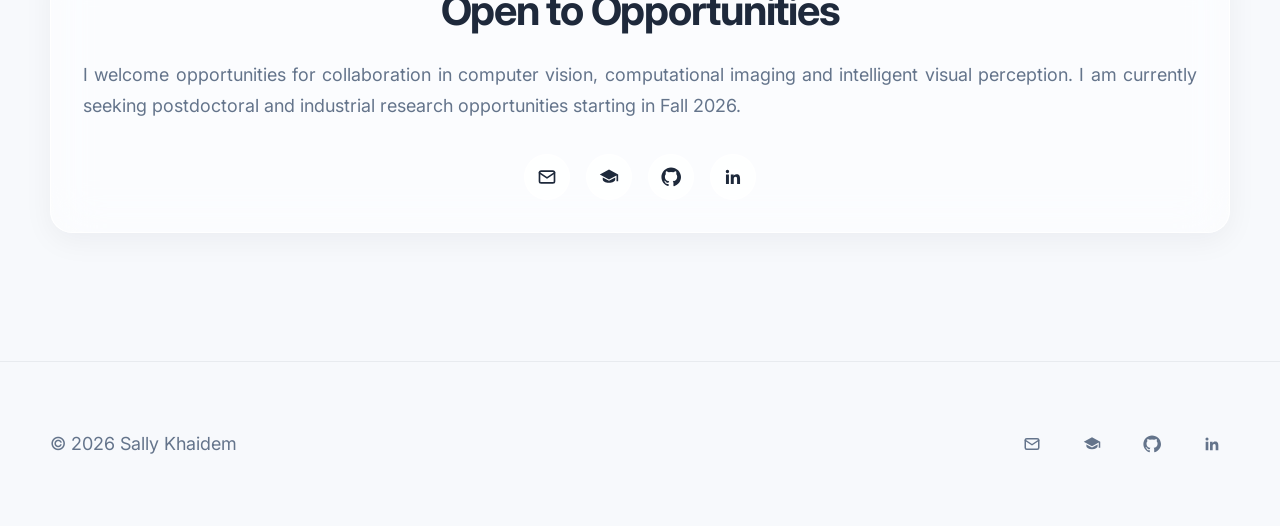
==== commit b6c7be3b: "Update current research section in index.html" ====
--- a/index.html
+++ b/index.html
@@ -329,40 +329,84 @@
     </div>
   </section>
 
-  <!-- ============================================================
-       CURRENT RESEARCH
-  ============================================================ -->
-  <section id="current-research">
+<!-- ============================================================
+     CURRENT RESEARCH
+============================================================ -->
+<section id="current-research">
+
     <div class="container fade-up">
 
-      <div class="section-header">
-        <p class="section-eyebrow" style="color:var(--accent); font-weight:600; margin-bottom:.75rem;">Current Research</p>
-        <h2 class="section-title">Where this is heading</h2>
-      </div>
-
-      <div class="glass-card current-research-list">
-
-        <div class="current-research-item">
-          <h3>Drone-Based Multimodal Wildlife Monitoring</h3>
-          <p>With IIT Madras and ICMR&ndash;National Institute of Epidemiology &mdash; multimodal computer vision using synchronized RGB and thermal aerial imagery for wildlife detection, counting and behavioural monitoring.</p>
-        </div>
-
-        <div class="current-research-item">
-          <h3>Event-Guided Novel View Synthesis and 4D Panoptic Segmentation</h3>
-          <p>Extending event-guided NeRF and 3D Gaussian Splatting toward dynamic scene understanding.</p>
-        </div>
-
-      </div>
-
-      <div class="tag-group">
-        <span class="tag">Event-Guided Neural Rendering</span>
-        <span class="tag">Vision Foundation Models</span>
-        <span class="tag">Event-Based Scene Understanding</span>
-        <span class="tag">3D Gaussian Splatting</span>
-      </div>
-
-    </div>
-  </section>
+        <div class="section-header">
+
+            <p class="section-eyebrow"
+               style="color:var(--accent); font-weight:600; margin-bottom:.75rem;">
+                Current Research
+            </p>
+
+            <h2 class="section-title">
+                Ongoing Research
+            </h2>
+
+            <p class="section-subtitle">
+                Current projects exploring intelligent visual perception through
+                multimodal sensing, neural rendering, and dynamic scene understanding.
+            </p>
+
+        </div>
+
+
+        <div class="glass-card current-research-list">
+
+            <div class="current-research-item">
+
+                <h3>
+                    Drone-Based Multimodal Wildlife Monitoring
+                </h3>
+
+                <p>
+                    Developing multimodal computer vision methods using synchronized
+                    RGB and thermal aerial imagery for wildlife detection,
+                    population counting, and behavioural monitoring.
+                </p>
+
+            </div>
+
+
+            <div class="current-research-item">
+
+                <h3>
+                    Event-Guided Dynamic Scene Understanding
+                </h3>
+
+                <p>
+                    Investigating event-guided neural rendering and 3D Gaussian
+                    Splatting for novel view synthesis, panoptic segmentation,
+                    and dynamic scene understanding.
+                </p>
+
+            </div>
+
+        </div>
+
+
+        <p class="section-subtitle mt-lg">
+            These projects reflect my broader research vision of developing
+            computational methods that transform visual information from
+            <strong>capture to understanding</strong>.
+        </p>
+
+
+        <div class="button-group mt-lg">
+
+            <a href="projects/" class="btn btn-primary">
+                View All Projects
+            </a>
+
+        </div>
+
+    </div>
+
+</section>
 
   <!-- ============================================================
        CONTACT
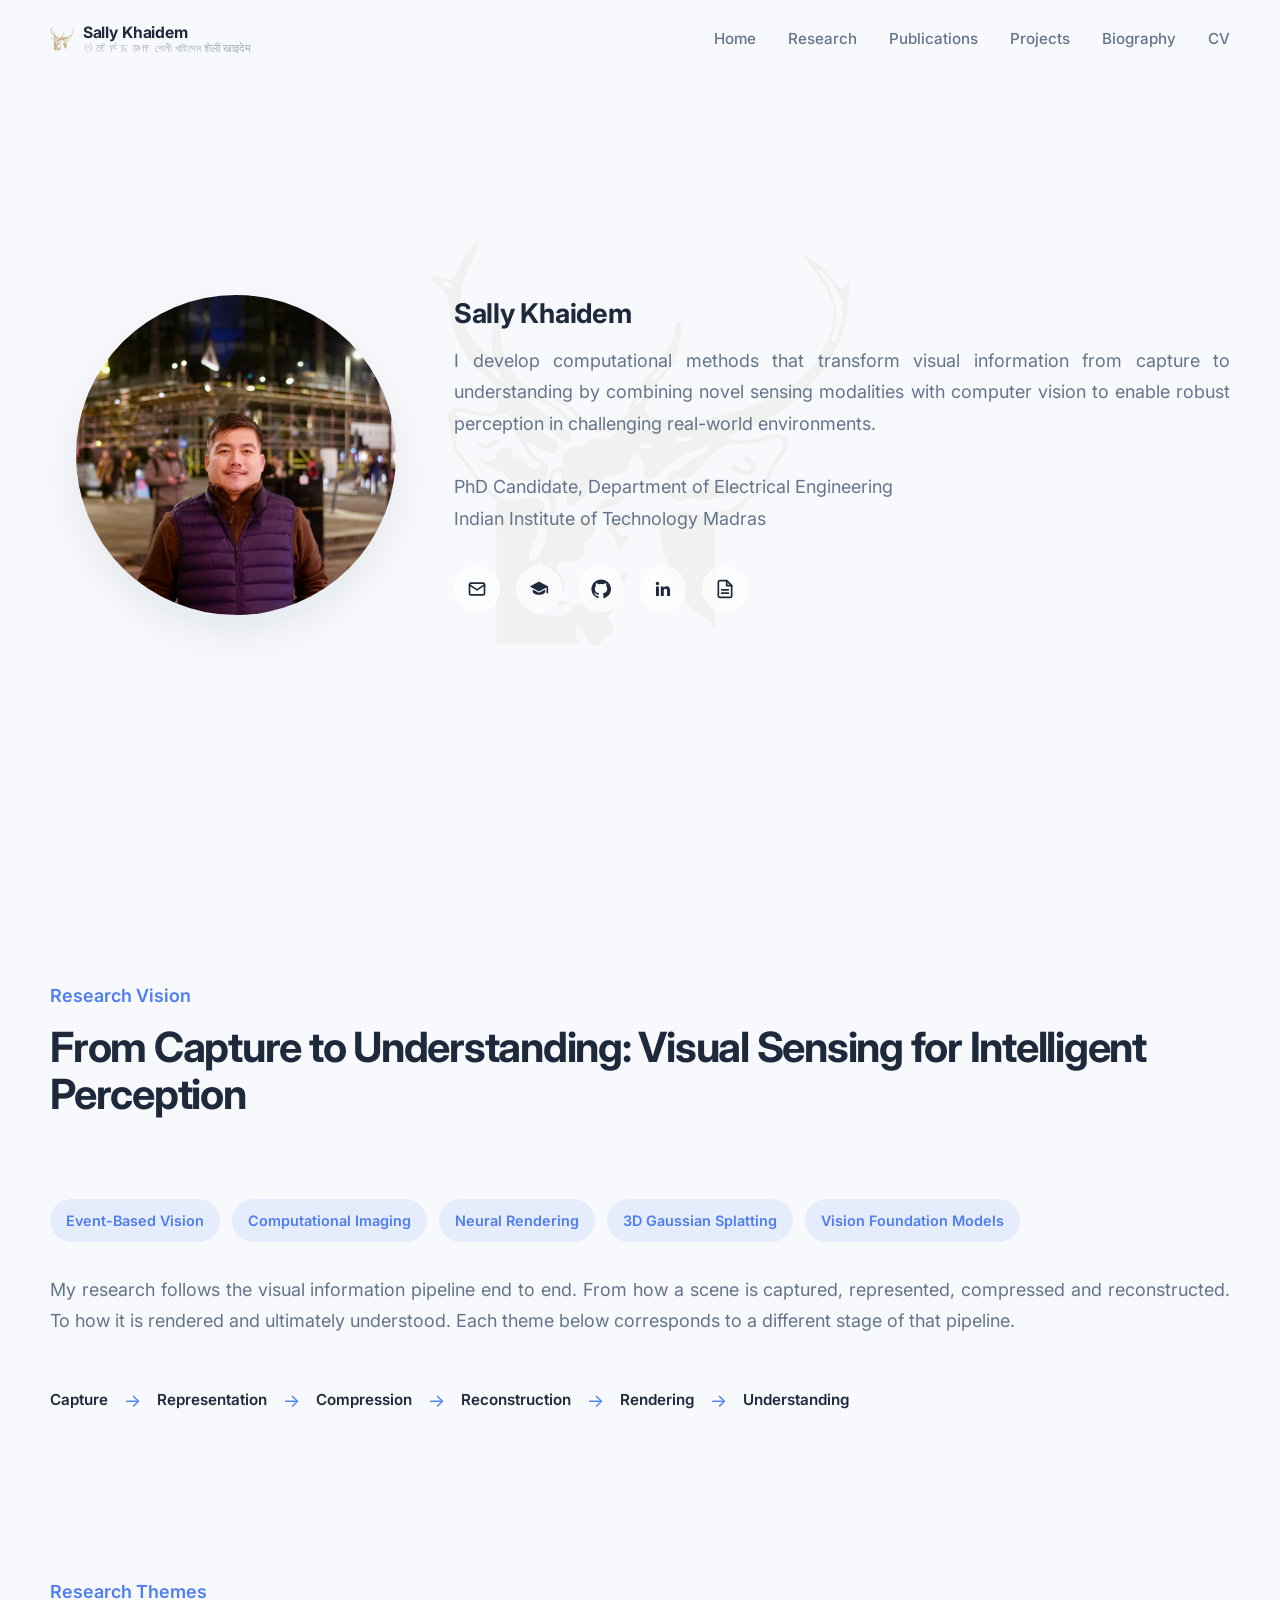
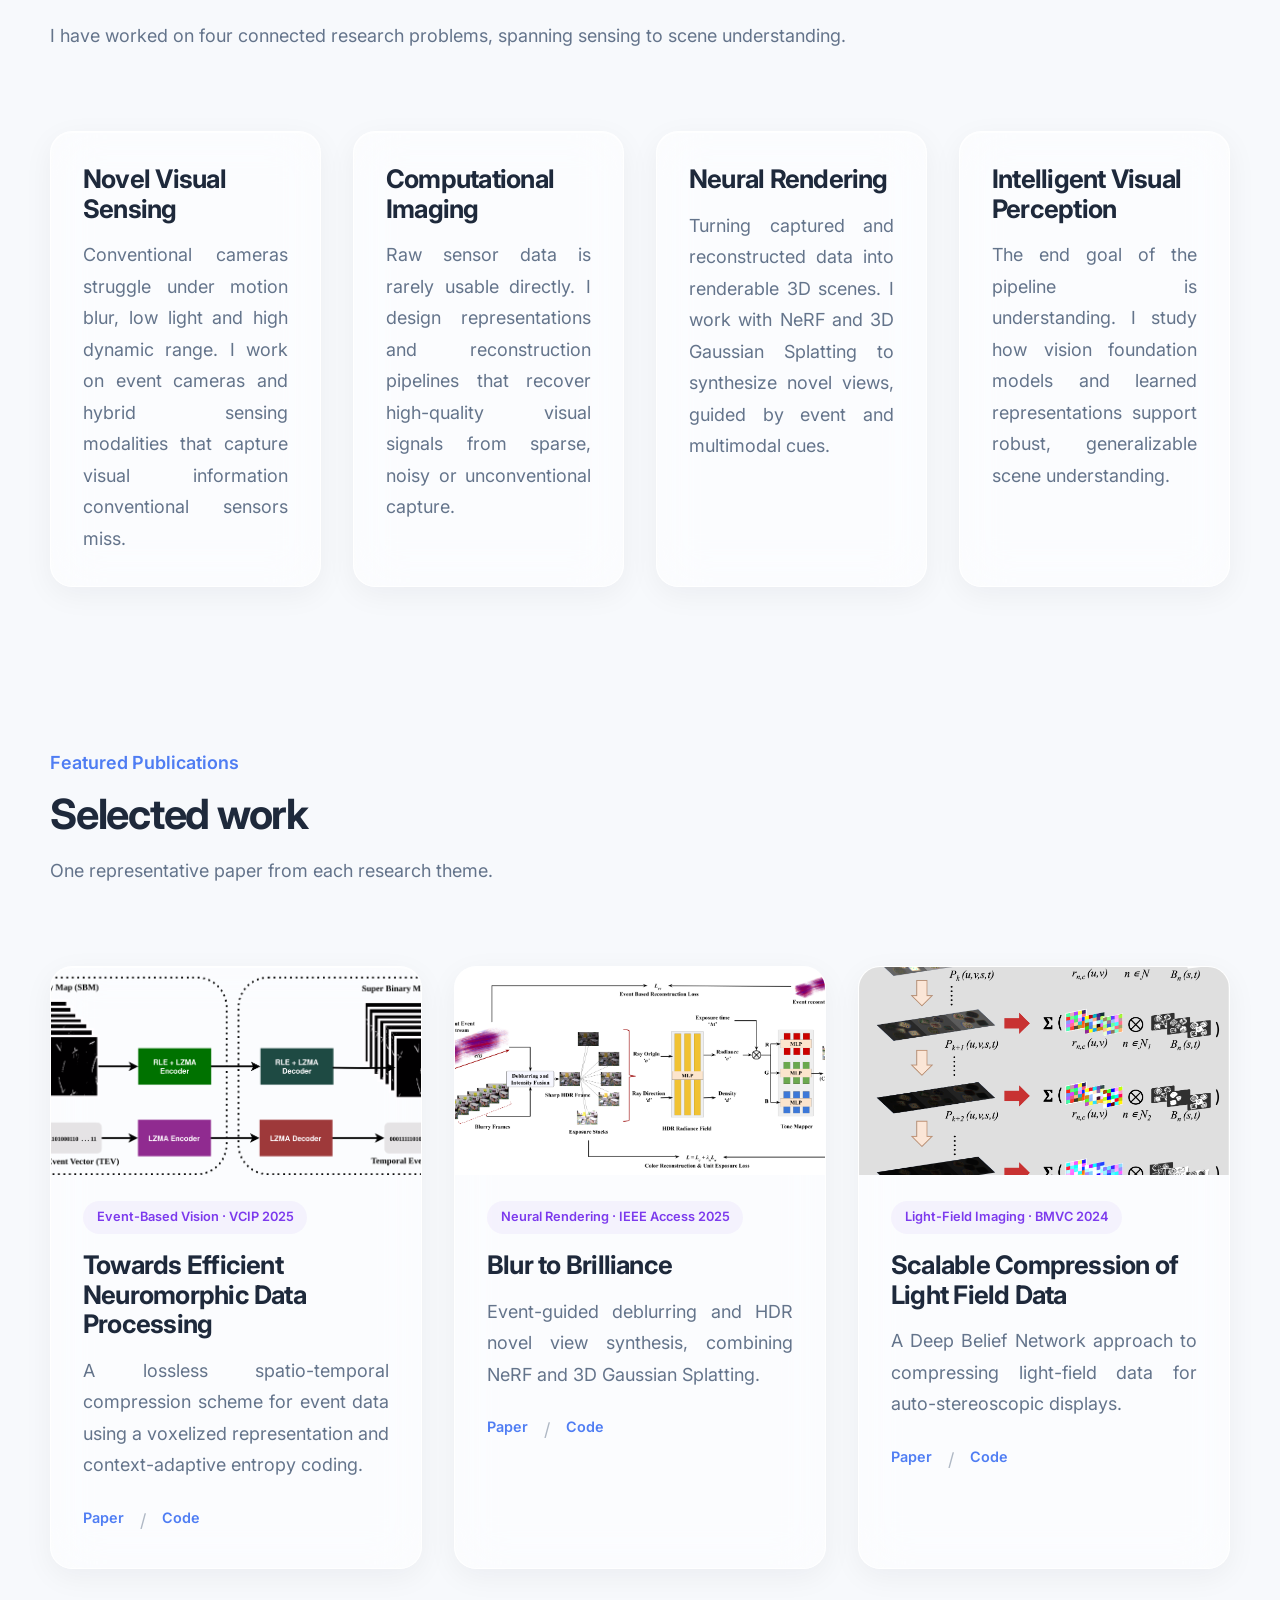
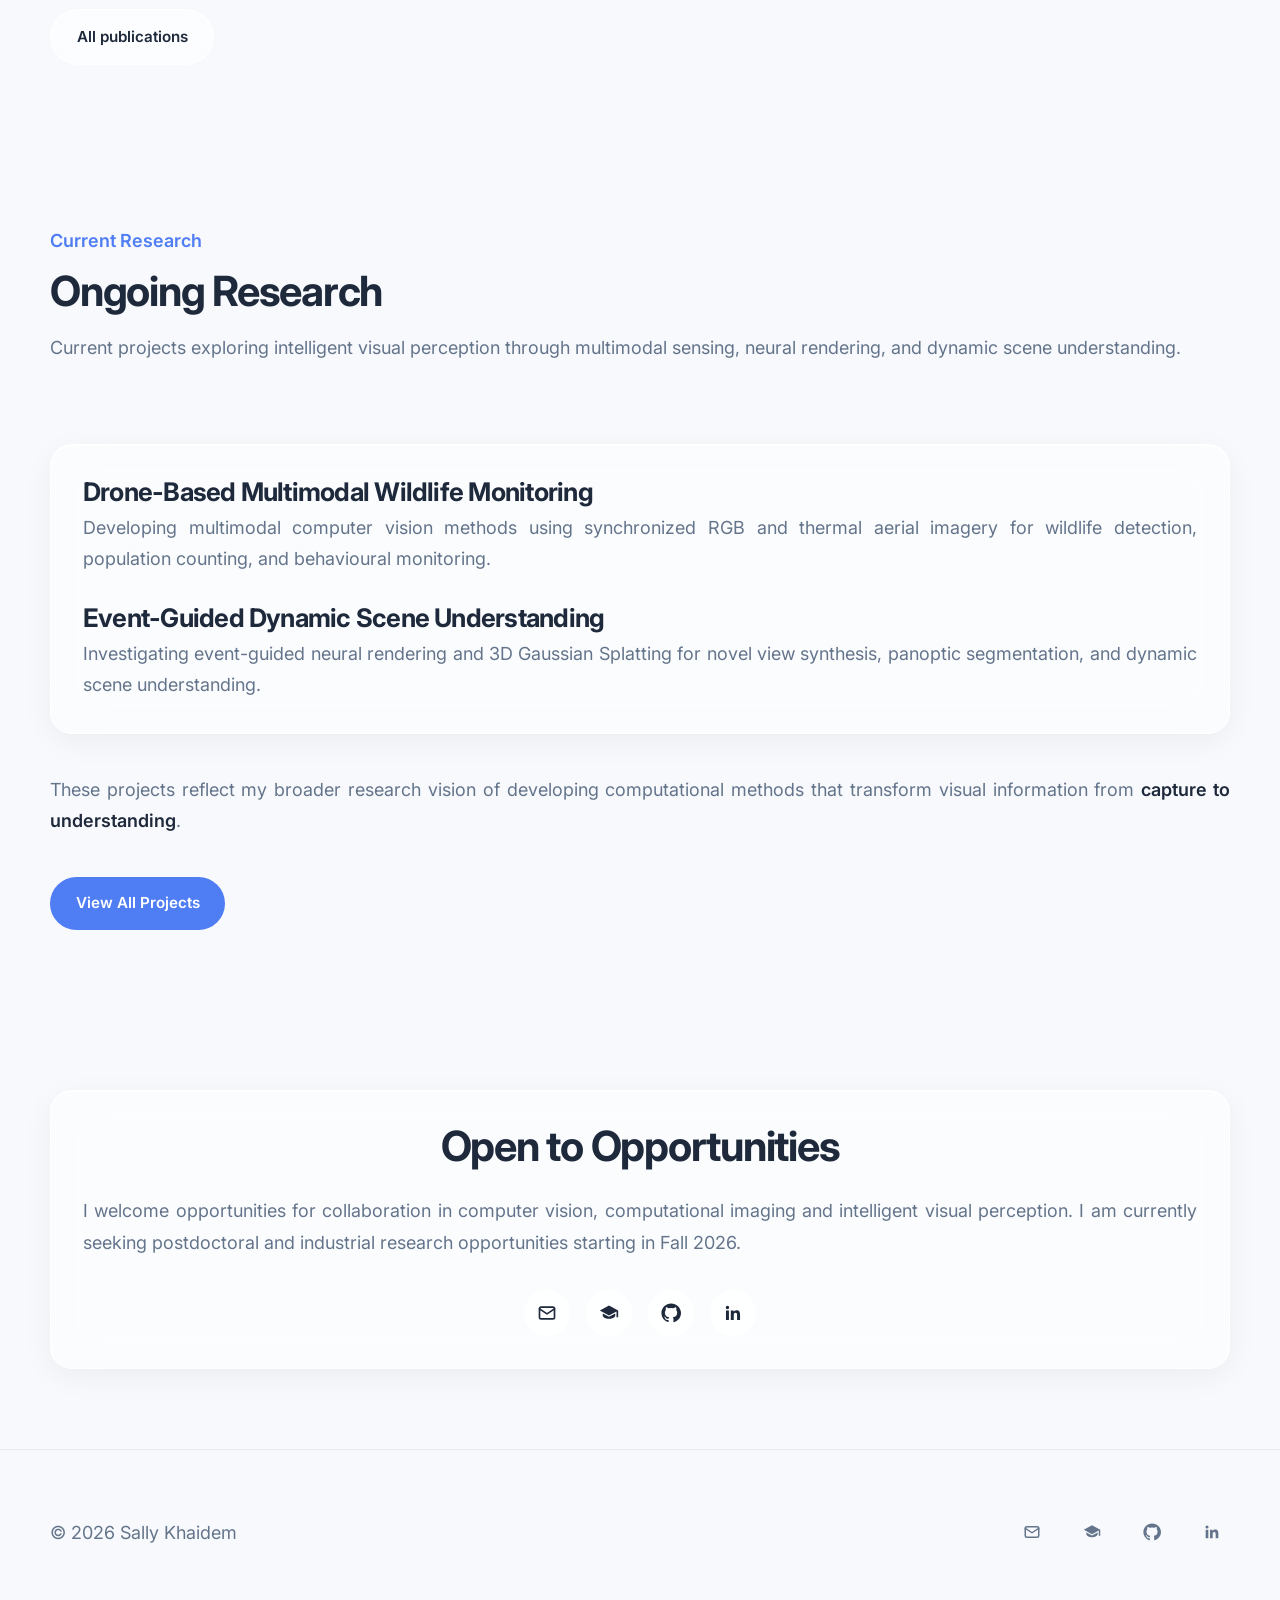
==== commit e17c332c: "Add files via upload" ====
--- a/index.html
+++ b/index.html
@@ -200,10 +200,7 @@
       </div>
 
       <p class="reading" style="margin-top:2rem;">
-        My research explores the complete visual information pipeline, from image capture and
-        representation to reconstruction, neural rendering and scene understanding. By combining
-        novel sensing modalities with learning-based computer vision, I develop computational
-        methods for robust visual perception in challenging real-world environments.
+        My research follows the visual information pipeline end to end. From how a scene is captured, represented, compressed and reconstructed. To how it is rendered and ultimately understood. Each theme below corresponds to a different stage of that pipeline.
       </p>
 
       <div class="pipeline">
@@ -398,7 +395,7 @@
 
         <div class="button-group mt-lg">
 
-            <a href="projects/" class="btn btn-primary">
+            <a href="projects.html" class="btn btn-primary">
                 View All Projects
             </a>
 
--- a/css/style.css
+++ b/css/style.css
@@ -31,7 +31,7 @@
     --space-lg: 2.5rem;      /* 40px */
     --space-xl: 4rem;        /* 64px */
     --space-2xl: 6rem;       /* 96px */
-    --space-3xl: 8rem;       /* 128px */
+    --space-3xl: 5rem;       /* 80px (was 128px — trimmed for tighter section spacing) */
 
 
     /* ---------- Typography ---------- */
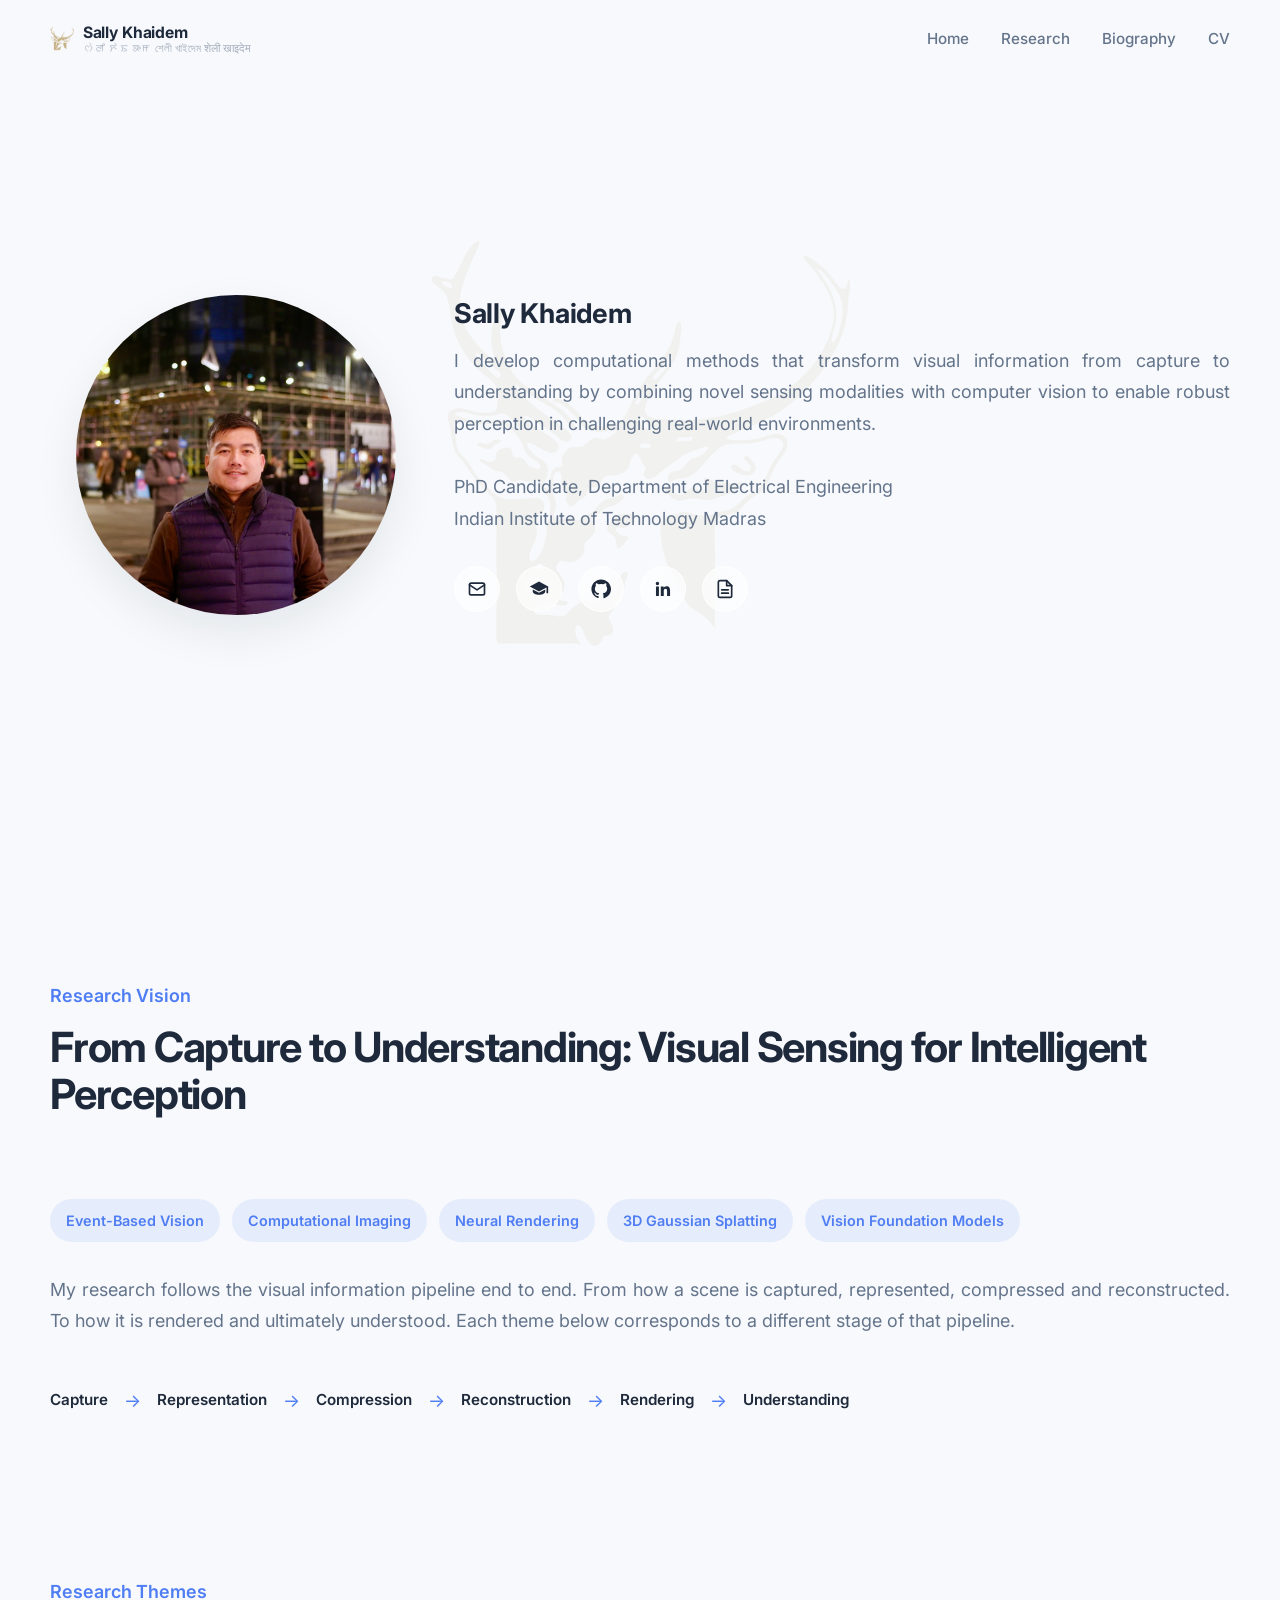
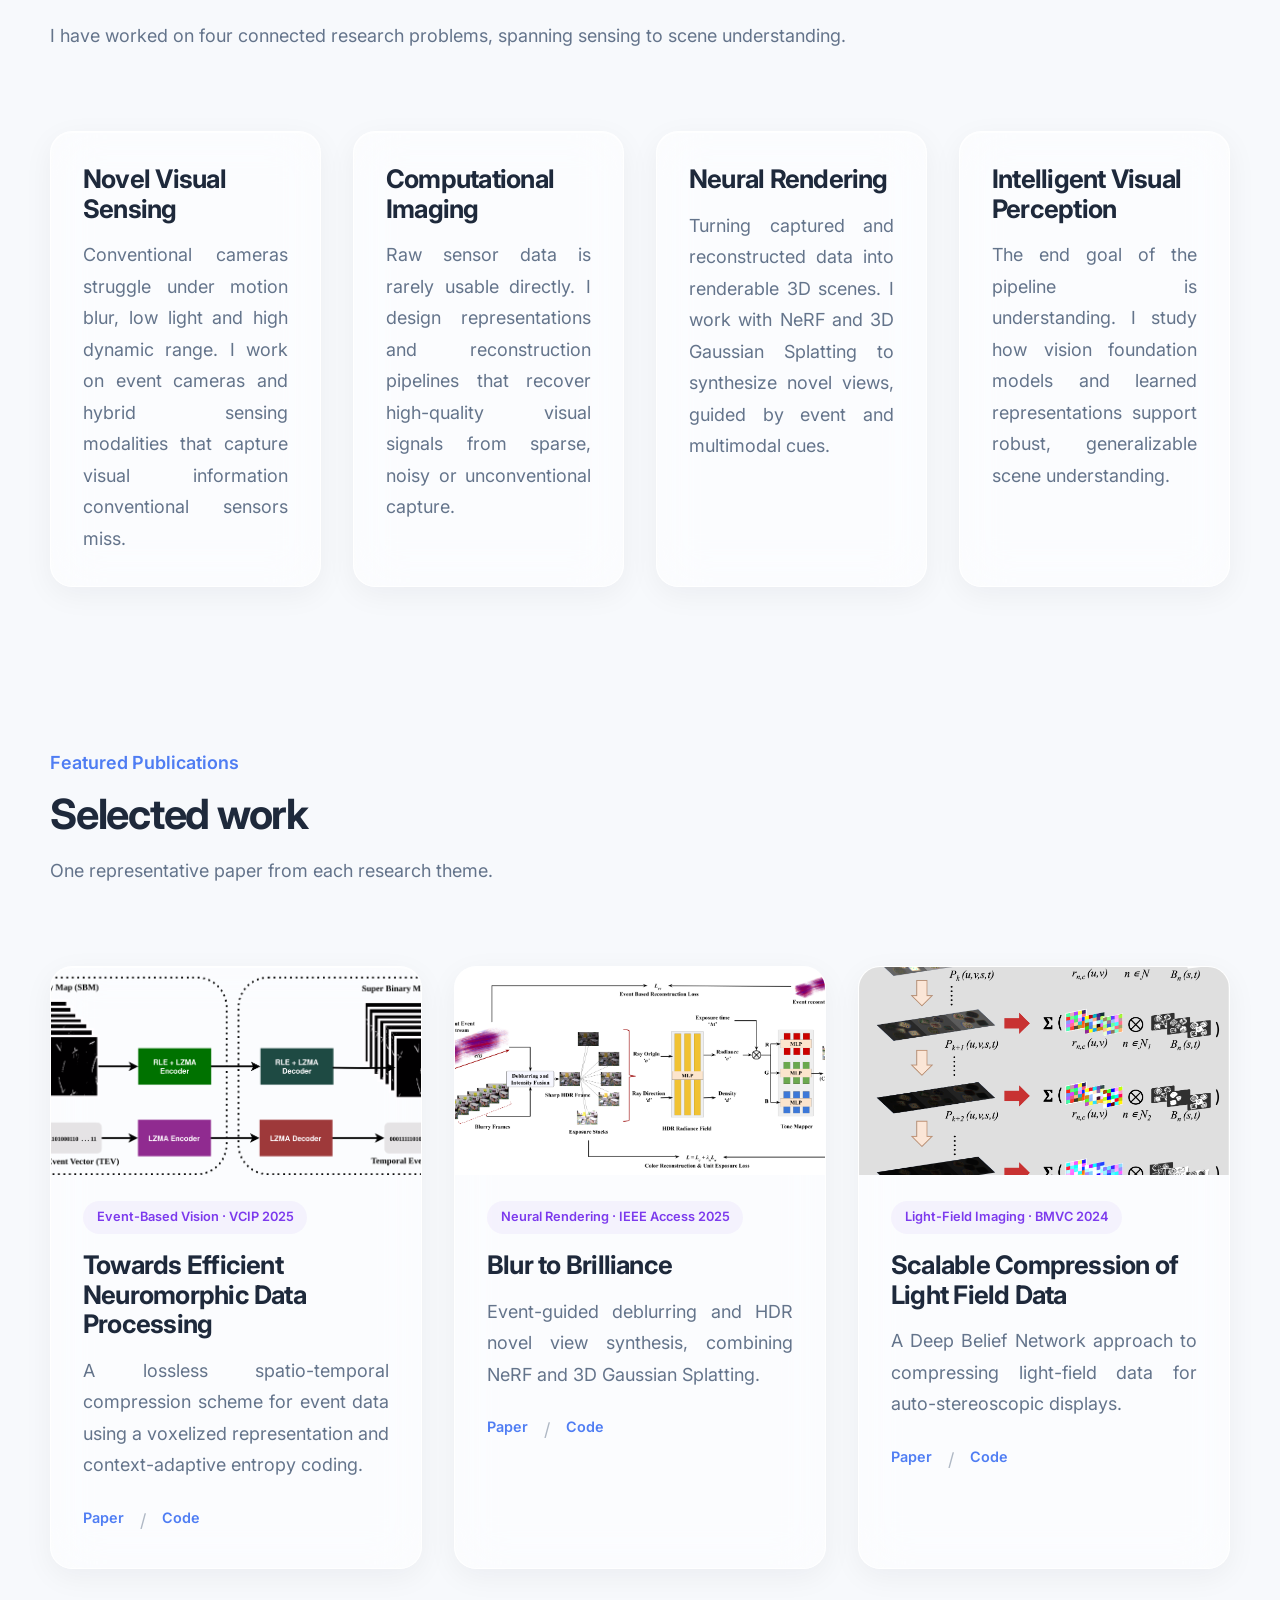
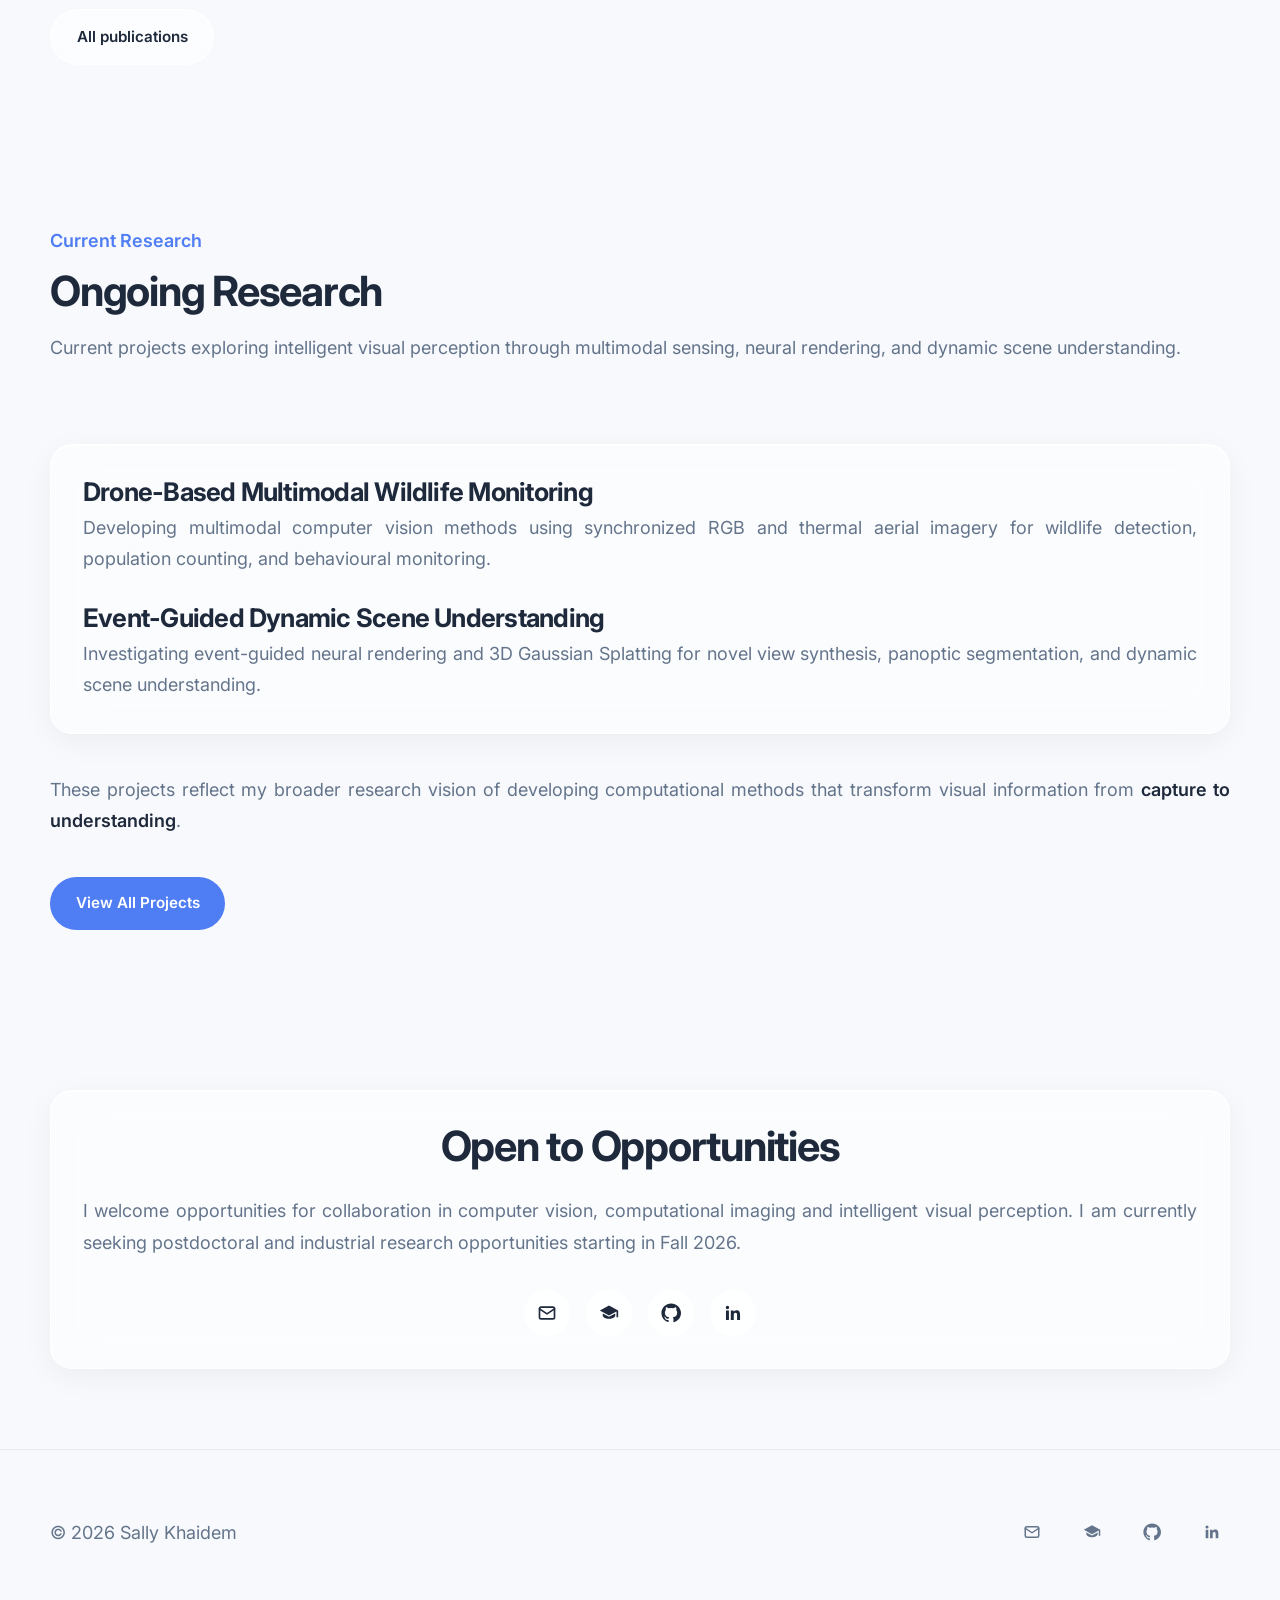
==== commit 8afb1664: "Add files via upload" ====
--- a/index.html
+++ b/index.html
@@ -117,8 +117,6 @@
       <nav class="nav-links">
         <a href="index.html">Home</a>
         <a href="research.html">Research</a>
-        <a href="publications.html">Publications</a>
-        <a href="projects.html">Projects</a>
         <a href="biography.html">Biography</a>
         <a href="images/CV.pdf" target="_blank" rel="noopener">CV</a>
       </nav>
@@ -320,7 +318,7 @@
       </div>
 
       <div class="mt-lg">
-        <a href="publications.html" class="btn btn-secondary">All publications</a>
+        <a href="research.html" class="btn btn-secondary">All publications</a>
       </div>
 
     </div>
@@ -395,7 +393,7 @@
 
         <div class="button-group mt-lg">
 
-            <a href="projects.html" class="btn btn-primary">
+            <a href="research.html" class="btn btn-primary">
                 View All Projects
             </a>
 
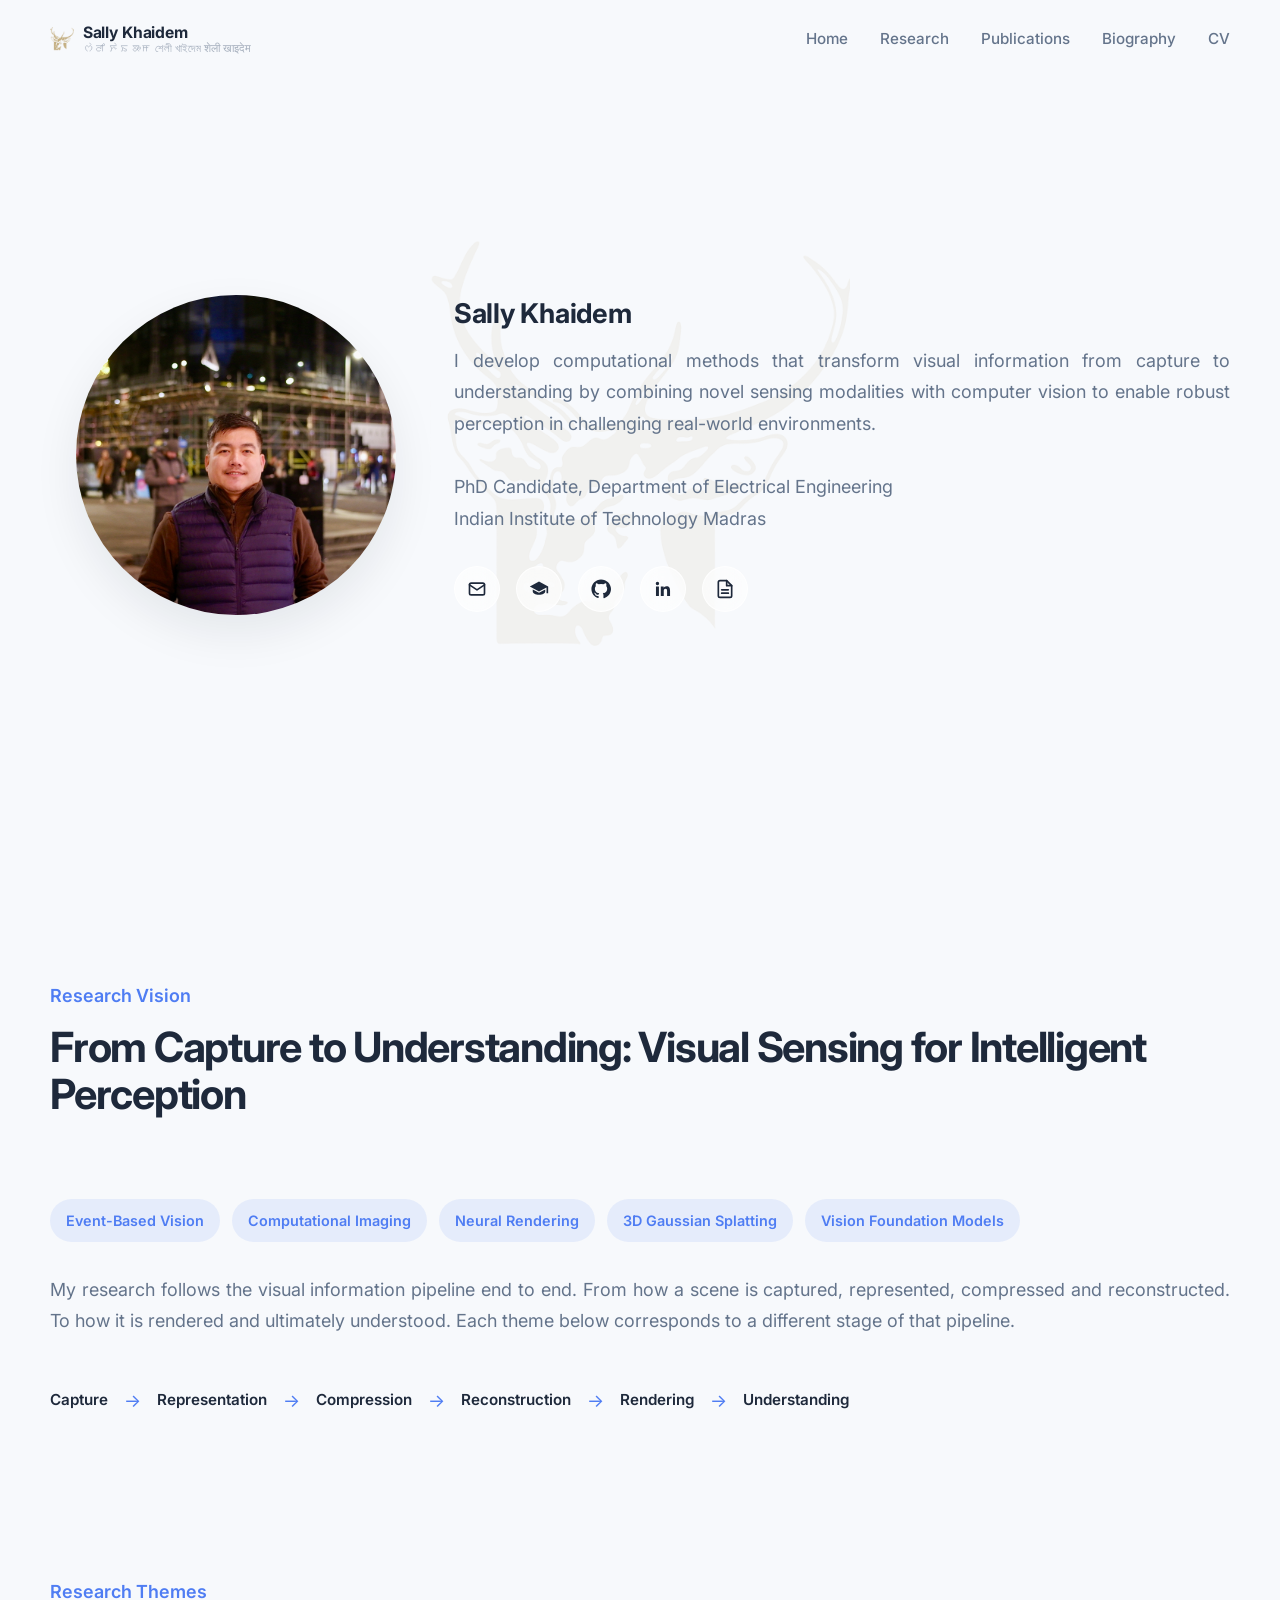
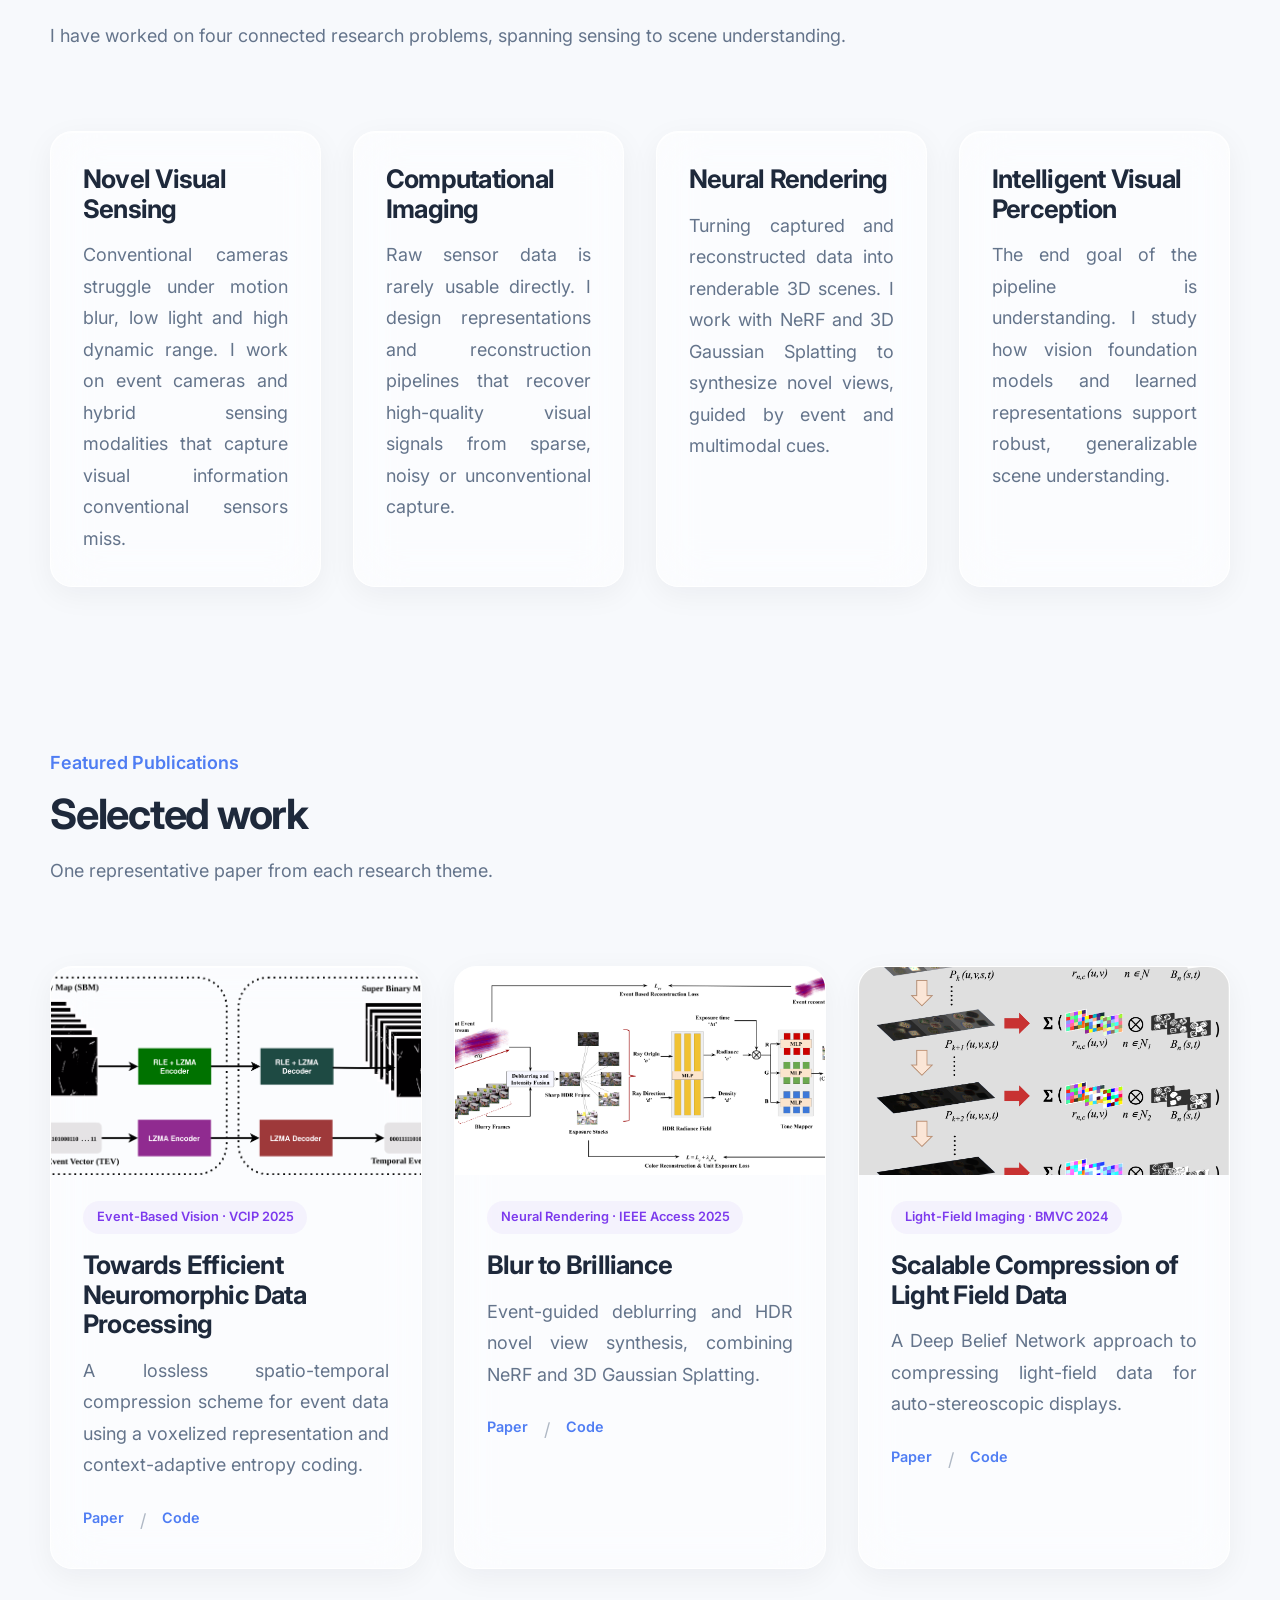
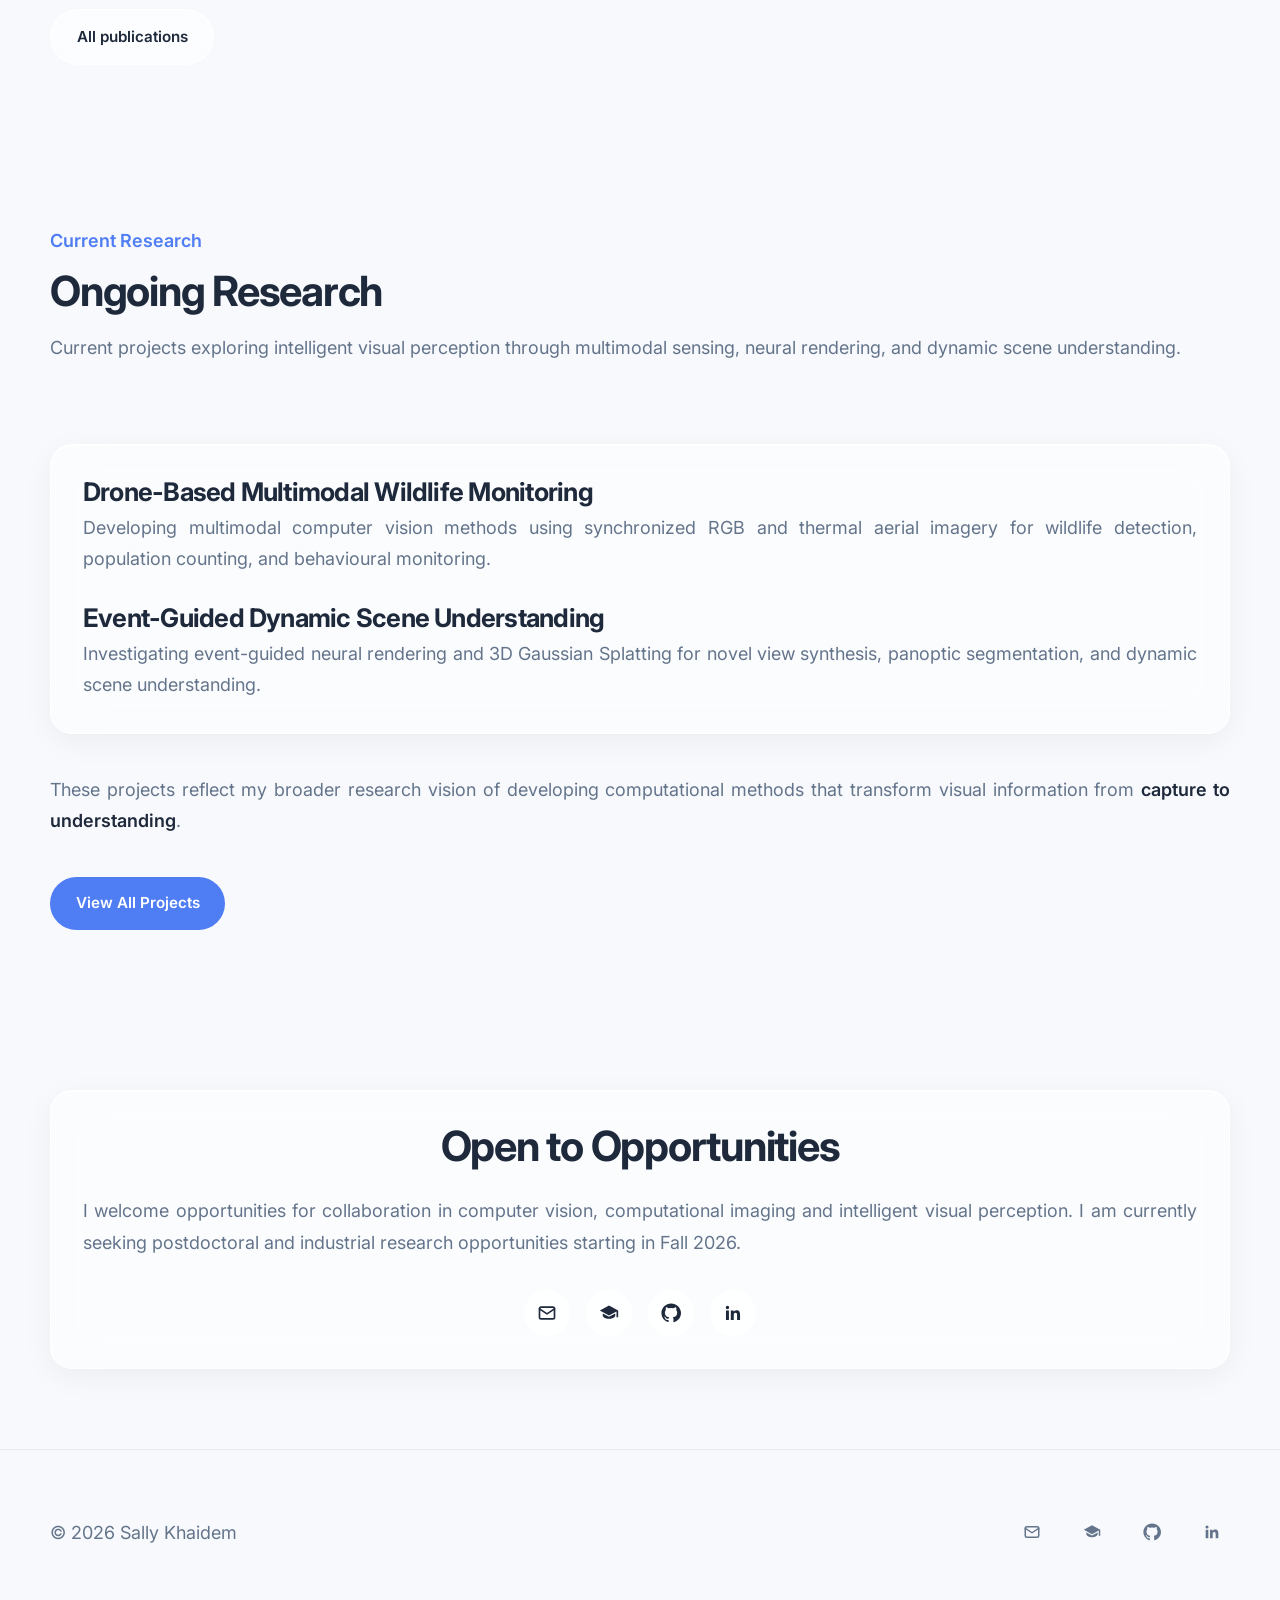
==== commit 72a36484: "Add files via upload" ====
--- a/index.html
+++ b/index.html
@@ -117,6 +117,7 @@
       <nav class="nav-links">
         <a href="index.html">Home</a>
         <a href="research.html">Research</a>
+        <a href="publications.html">Publications</a>
         <a href="biography.html">Biography</a>
         <a href="images/CV.pdf" target="_blank" rel="noopener">CV</a>
       </nav>
@@ -318,7 +319,7 @@
       </div>
 
       <div class="mt-lg">
-        <a href="research.html" class="btn btn-secondary">All publications</a>
+        <a href="publications.html" class="btn btn-secondary">All publications</a>
       </div>
 
     </div>
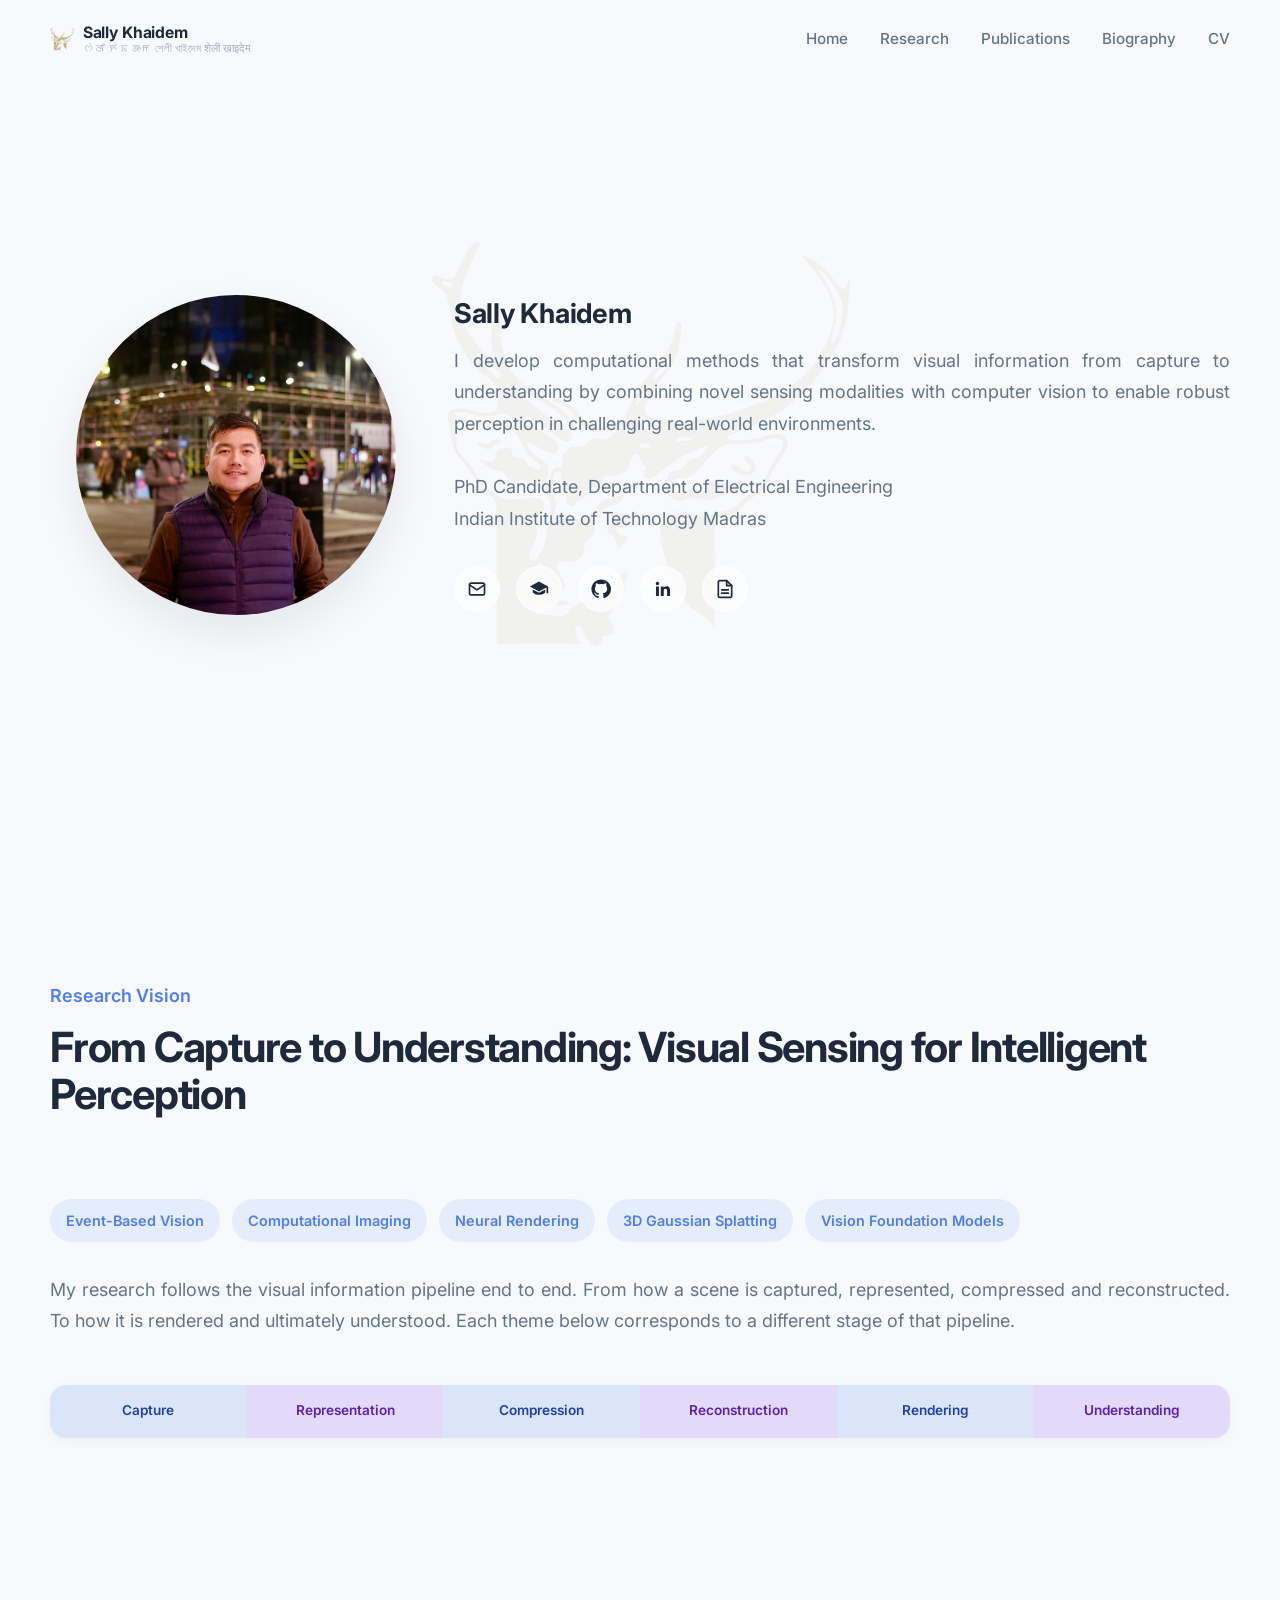
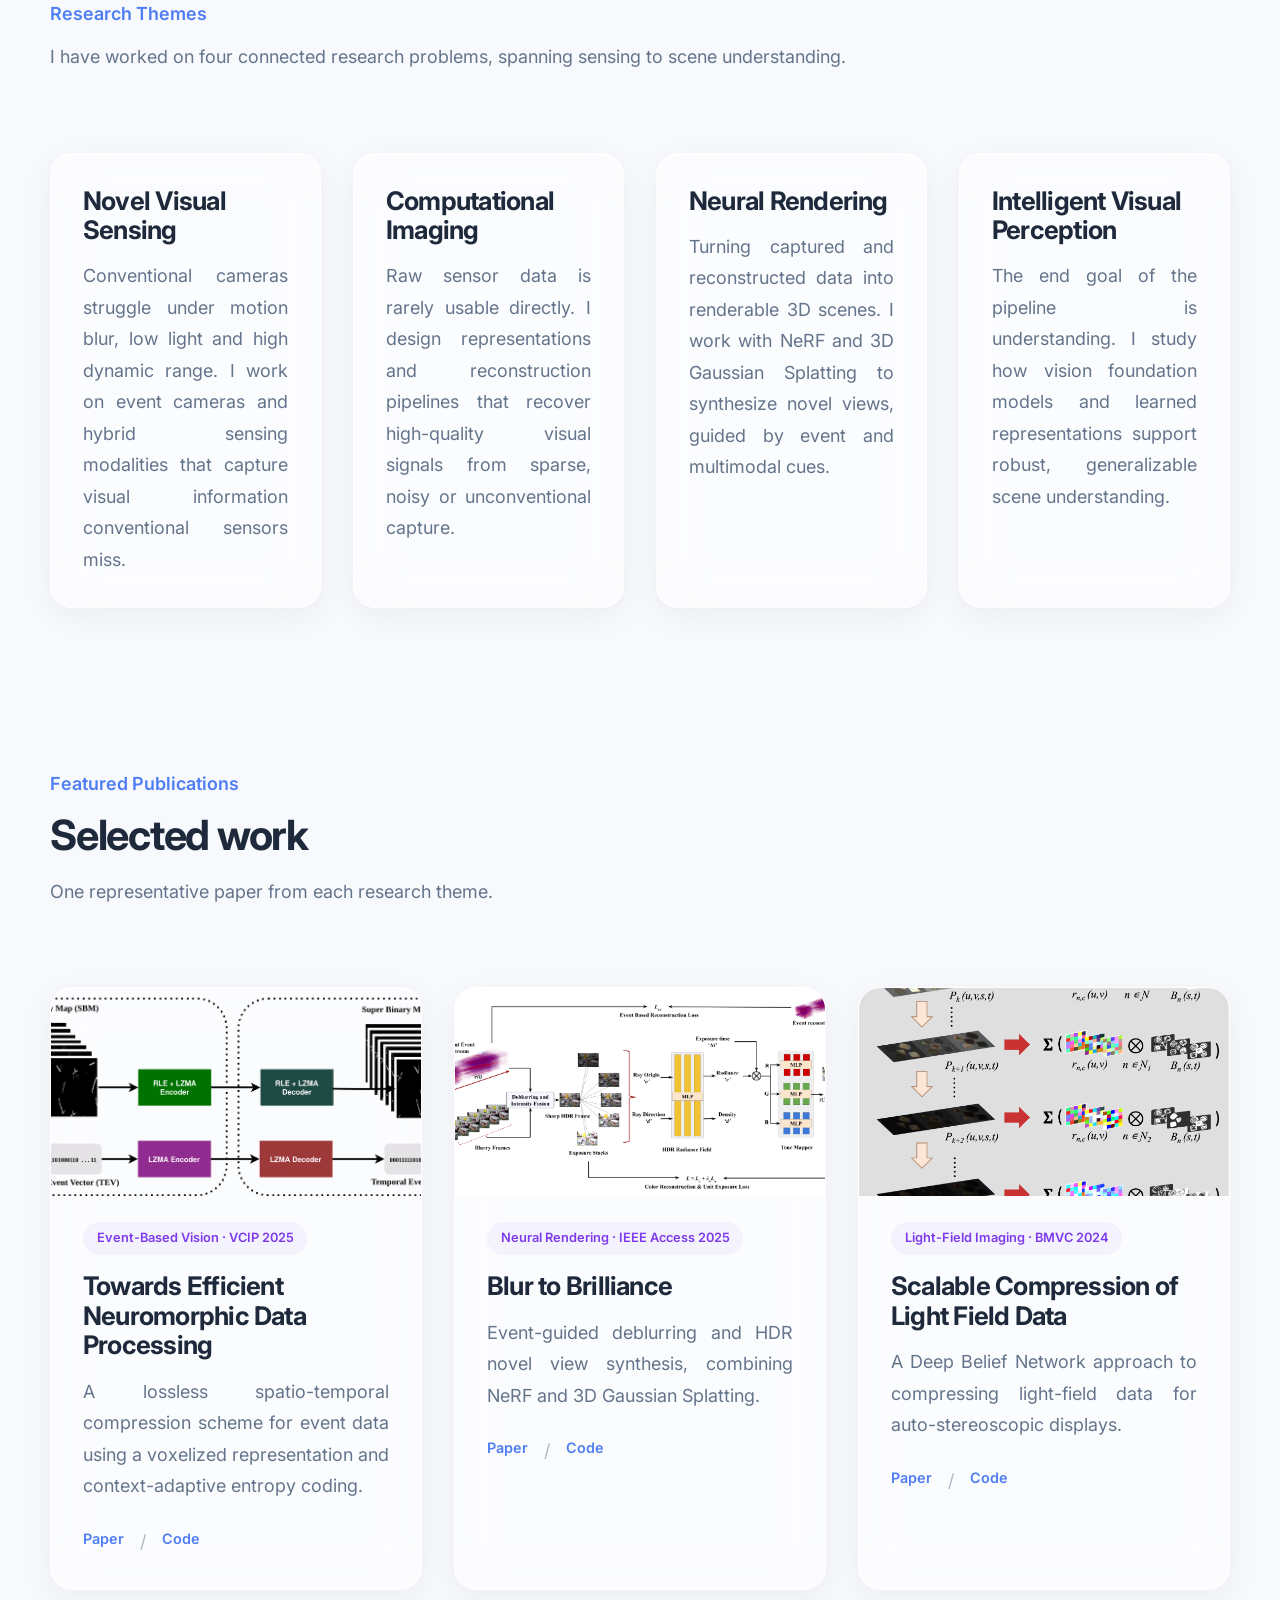
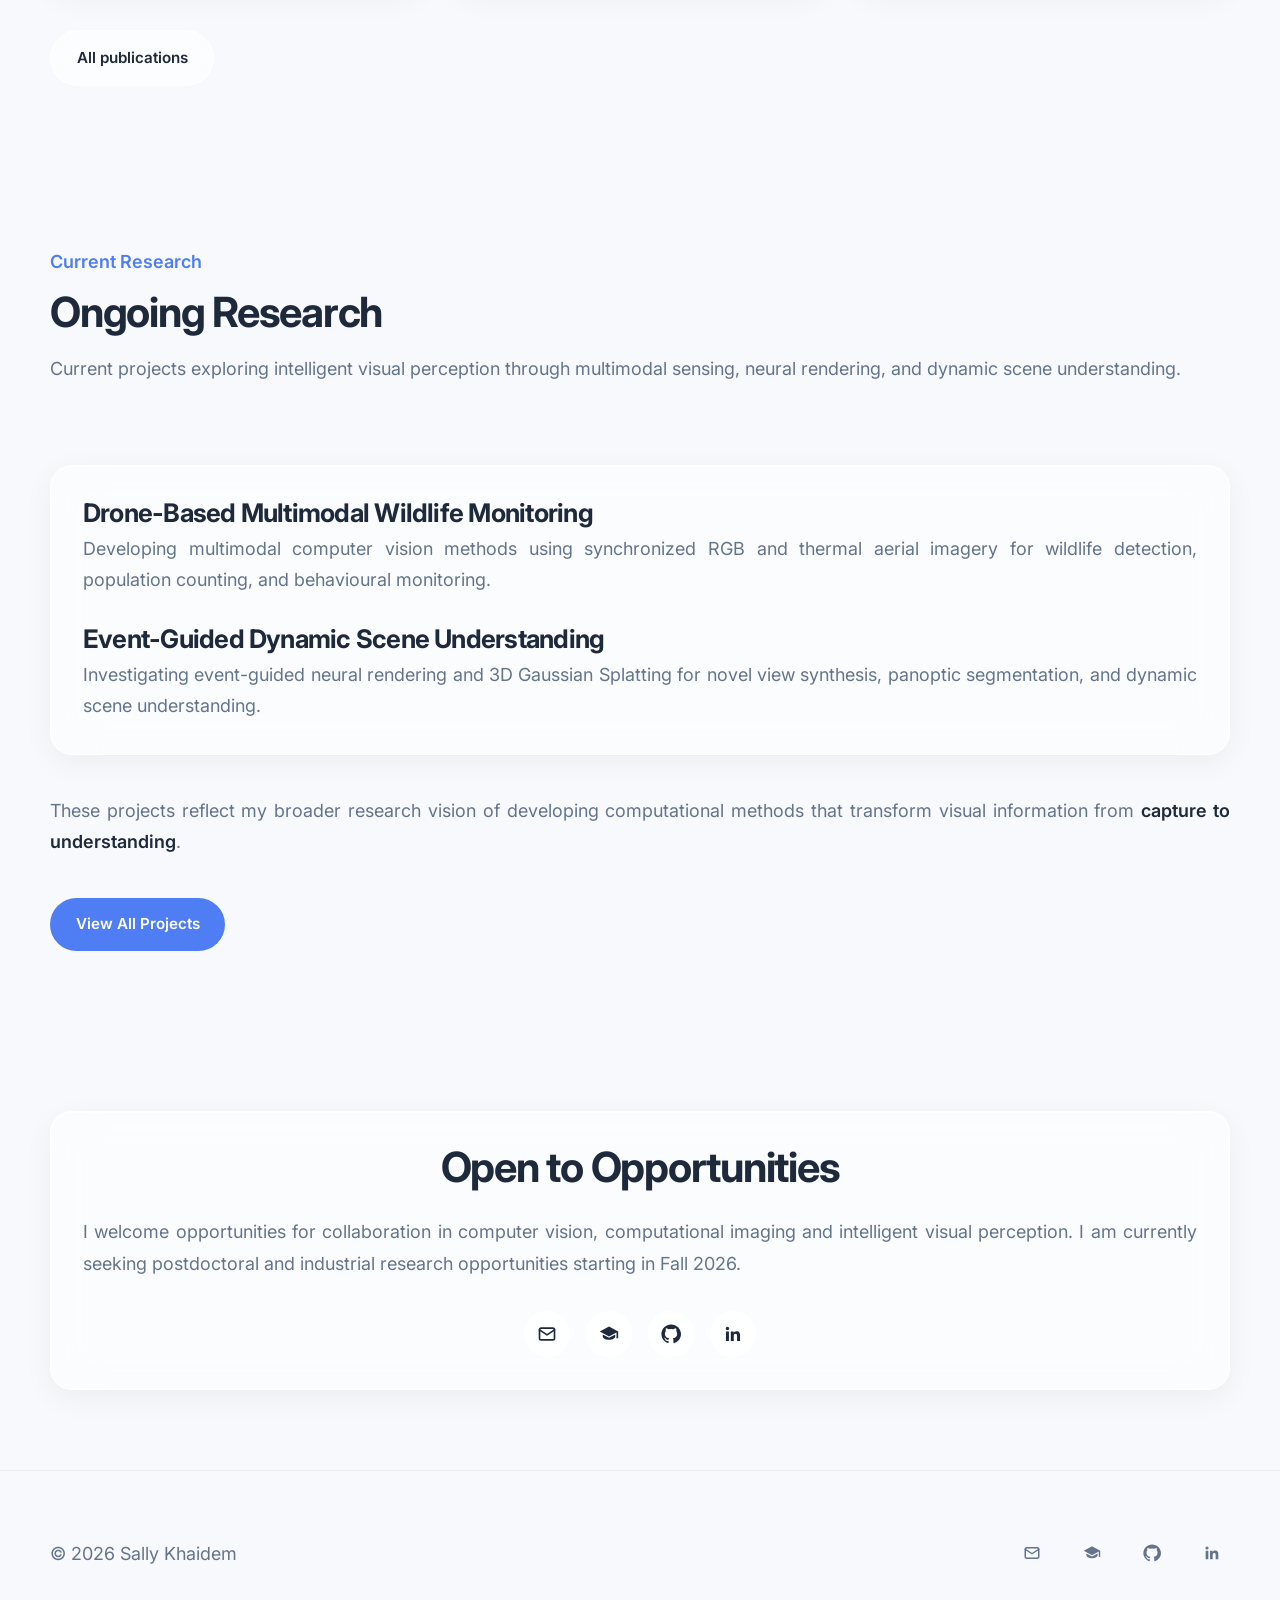
==== commit 3dae1a88: "Refactor pipeline styles and adjust layout" ====
--- a/index.html
+++ b/index.html
@@ -55,19 +55,35 @@
 
     .pipeline{
       display:flex;
-      align-items:center;
+      width:100%;
       flex-wrap:wrap;
-      gap: 1rem;
+      border-radius: var(--radius-md);
+      overflow:hidden;
+      box-shadow: var(--elevation-1);
       margin-top: 3rem;
     }
+    .pipeline-arrow{
+      display:none;
+    }
     .pipeline-step{
+      flex:1 1 16%;
+      min-width: 110px;
+      text-align:center;
+      padding: .9rem .5rem;
+      font-weight:600;
+      font-size:.85rem;
       color: var(--text-primary);
-      font-weight: 600;
-      font-size: .95rem;
-    }
-    .pipeline-arrow{
-      color: var(--accent);
-      font-weight: 400;
+      transition: var(--transition);
+    }
+    .pipeline-step:nth-child(1){ background: rgba(79,125,243,.16); color: #1E40AF; }
+    .pipeline-step:nth-child(3){ background: rgba(124,58,237,.16); color: #5B21B6; }
+    .pipeline-step:nth-child(5){ background: rgba(79,125,243,.16); color: #1E40AF; }
+    .pipeline-step:nth-child(7){ background: rgba(124,58,237,.16); color: #5B21B6; }
+    .pipeline-step:nth-child(9){ background: rgba(79,125,243,.16); color: #1E40AF; }
+    .pipeline-step:nth-child(11){ background: rgba(124,58,237,.16); color: #5B21B6; }
+
+    @media (max-width:640px){
+      .pipeline-step{ flex-basis: 33.33%; font-size: .78rem; }
     }
 
     .publication-links a{
@@ -91,10 +107,6 @@
       max-width: none;
     }
 
-    @media (max-width:1024px){
-      .pipeline{ gap:.6rem; }
-      .pipeline-step{ font-size:.85rem; }
-    }
   </style>
 </head>
 <body>
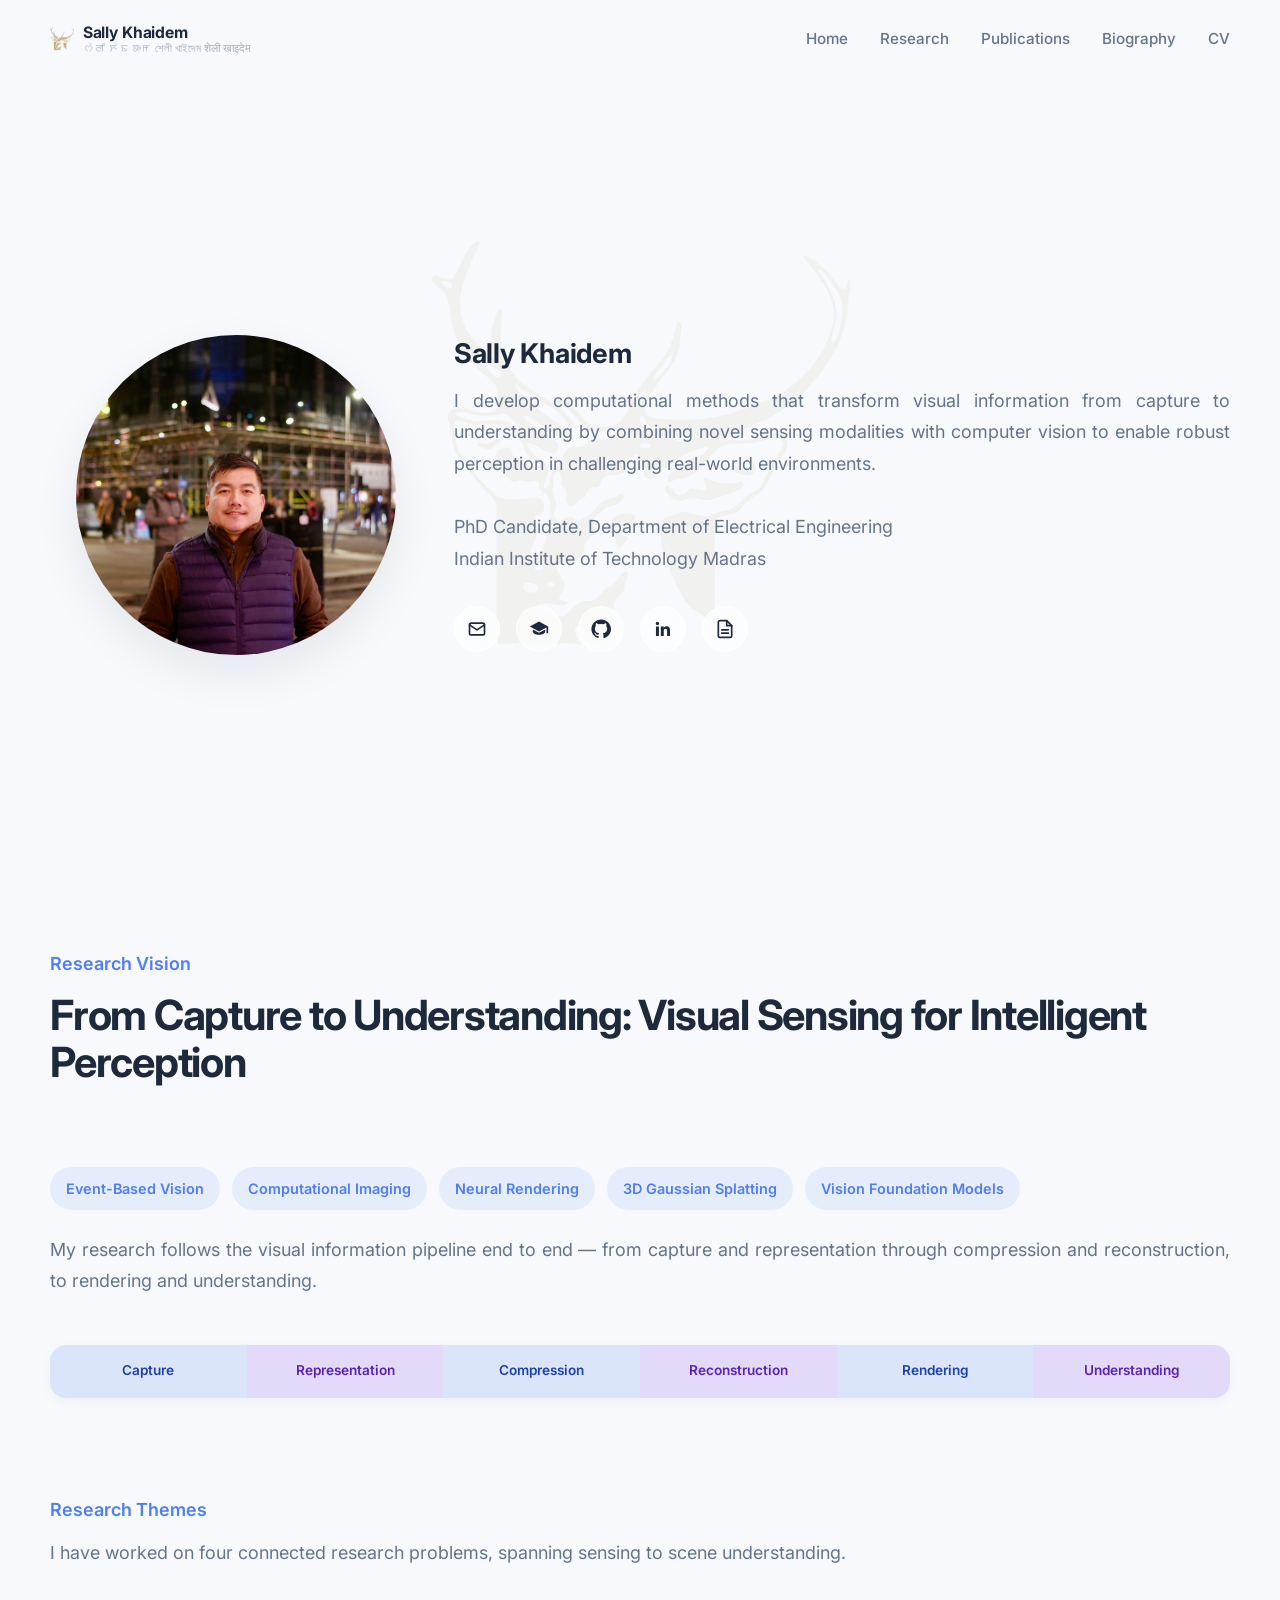
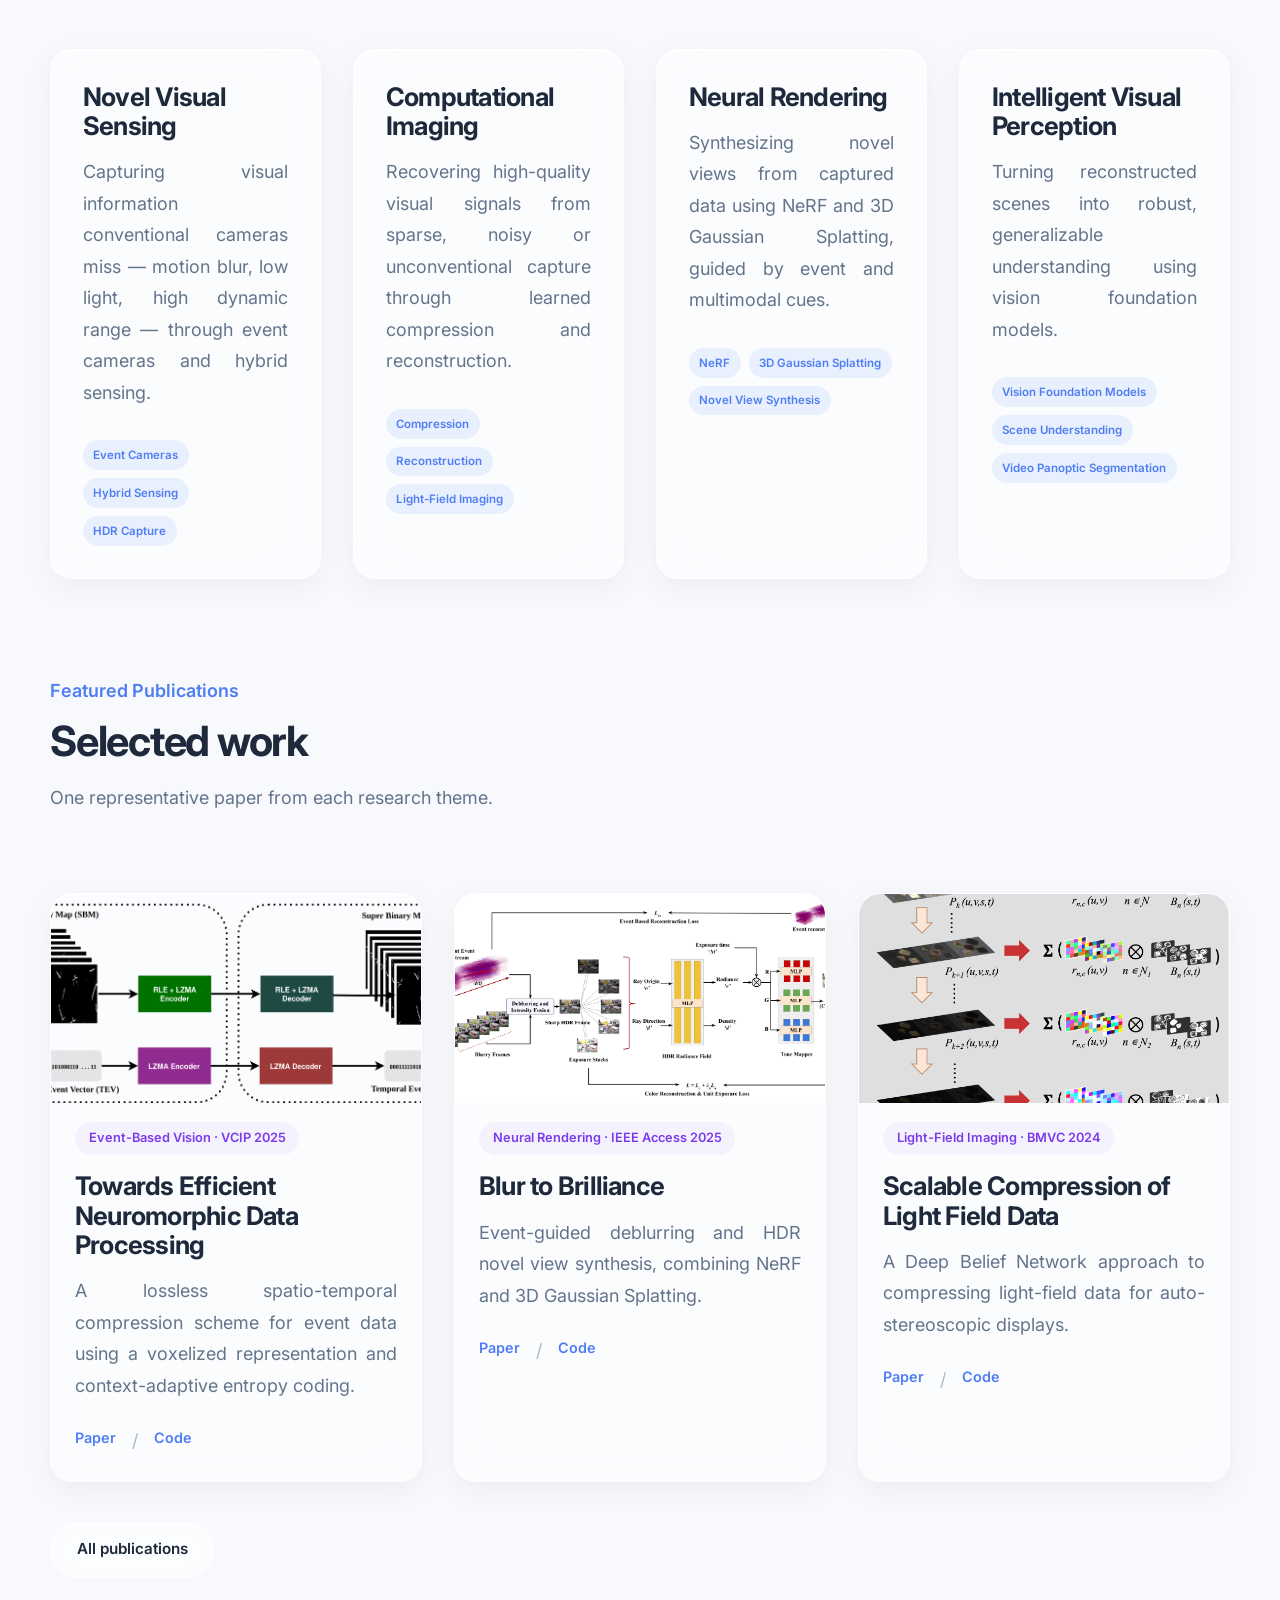
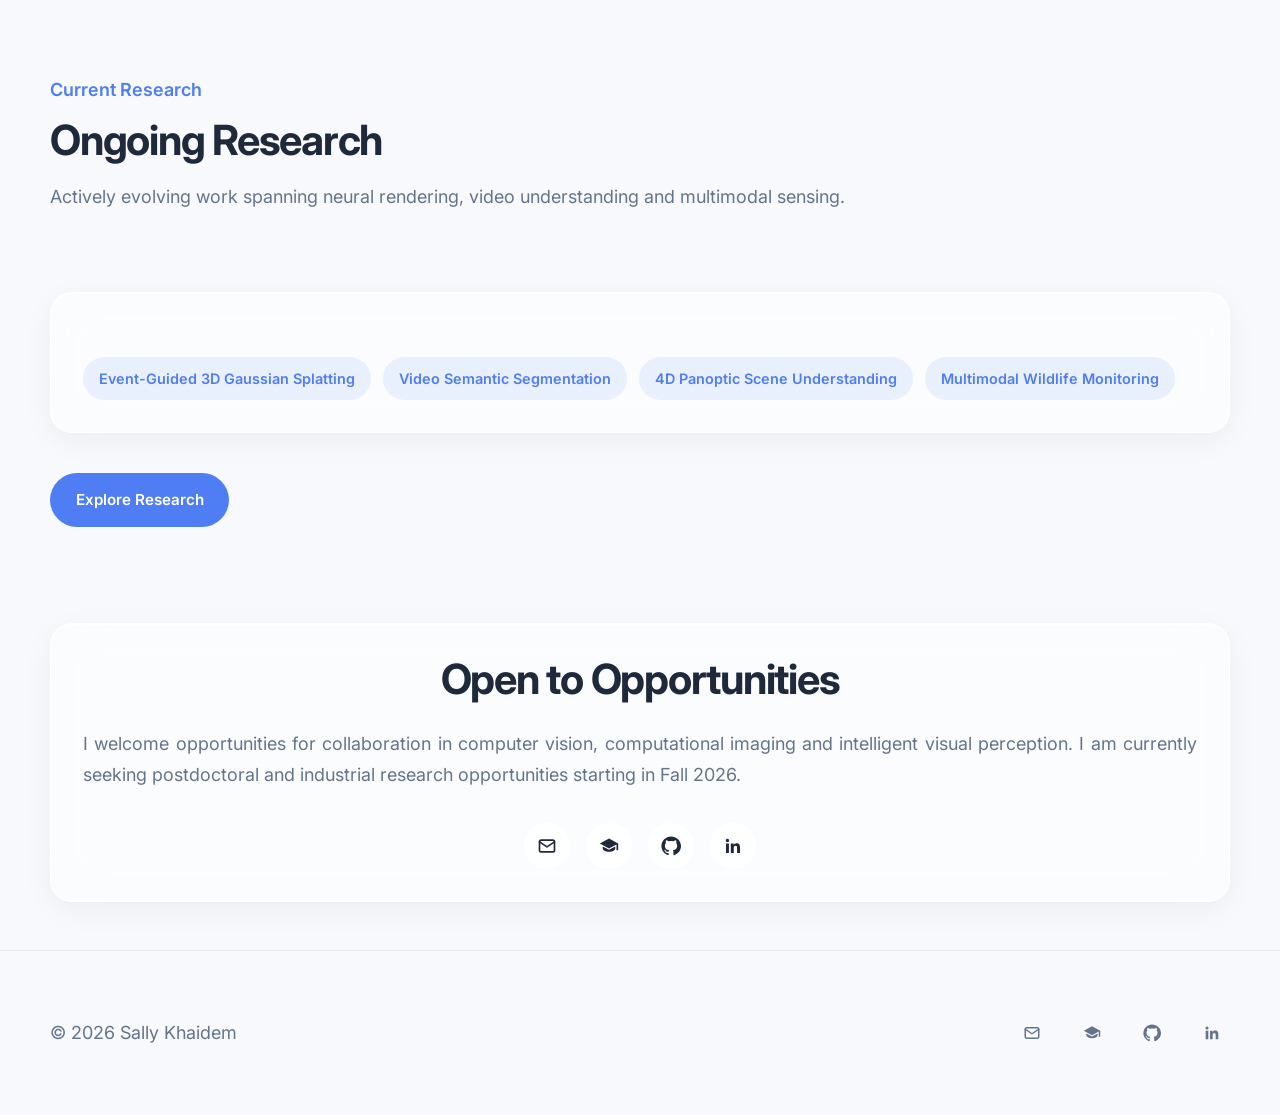
==== commit 627a7c18: "Add files via upload" ====
--- a/index.html
+++ b/index.html
@@ -107,6 +107,35 @@
       max-width: none;
     }
 
+    .theme-card .tag{
+      font-size: .72rem;
+      padding: .3rem .65rem;
+    }
+    .theme-card .tag-group{
+      gap: .5rem;
+    }
+
+    /* Homepage-specific: tighter section rhythm than inner pages,
+       to keep the whole page closer to ~2 screen heights. */
+    #research-vision,
+    #research-themes,
+    #featured-publications,
+    #current-research,
+    #contact{
+      padding: 3rem 0;
+    }
+    .hero{
+      padding-top: 130px;
+      padding-bottom: 2.5rem;
+    }
+
+    #featured-publications .publication-card{
+      padding: 1.5rem;
+    }
+    #featured-publications .publication-image{
+      margin: -1.5rem -1.5rem 1.1rem;
+    }
+
   </style>
 </head>
 <body>
@@ -210,8 +239,8 @@
         <span class="tag">Vision Foundation Models</span>
       </div>
 
-      <p class="reading" style="margin-top:2rem;">
-        My research follows the visual information pipeline end to end. From how a scene is captured, represented, compressed and reconstructed. To how it is rendered and ultimately understood. Each theme below corresponds to a different stage of that pipeline.
+      <p class="reading" style="margin-top:1.5rem;">
+        My research follows the visual information pipeline end to end — from capture and representation through compression and reconstruction, to rendering and understanding.
       </p>
 
       <div class="pipeline">
@@ -249,22 +278,42 @@
 
         <div class="theme-card glass-card">
           <h3>Novel Visual Sensing</h3>
-          <p>Conventional cameras struggle under motion blur, low light and high dynamic range. I work on event cameras and hybrid sensing modalities that capture visual information conventional sensors miss.</p>
+          <p>Capturing visual information conventional cameras miss &mdash; motion blur, low light, high dynamic range &mdash; through event cameras and hybrid sensing.</p>
+          <div class="tag-group mt-sm">
+            <span class="tag">Event Cameras</span>
+            <span class="tag">Hybrid Sensing</span>
+            <span class="tag">HDR Capture</span>
+          </div>
         </div>
 
         <div class="theme-card glass-card">
           <h3>Computational Imaging</h3>
-          <p>Raw sensor data is rarely usable directly. I design representations and reconstruction pipelines that recover high-quality visual signals from sparse, noisy or unconventional capture.</p>
+          <p>Recovering high-quality visual signals from sparse, noisy or unconventional capture through learned compression and reconstruction.</p>
+          <div class="tag-group mt-sm">
+            <span class="tag">Compression</span>
+            <span class="tag">Reconstruction</span>
+            <span class="tag">Light-Field Imaging</span>
+          </div>
         </div>
 
         <div class="theme-card glass-card">
           <h3>Neural Rendering</h3>
-          <p>Turning captured and reconstructed data into renderable 3D scenes. I work with NeRF and 3D Gaussian Splatting to synthesize novel views, guided by event and multimodal cues.</p>
+          <p>Synthesizing novel views from captured data using NeRF and 3D Gaussian Splatting, guided by event and multimodal cues.</p>
+          <div class="tag-group mt-sm">
+            <span class="tag">NeRF</span>
+            <span class="tag">3D Gaussian Splatting</span>
+            <span class="tag">Novel View Synthesis</span>
+          </div>
         </div>
 
         <div class="theme-card glass-card">
           <h3>Intelligent Visual Perception</h3>
-          <p>The end goal of the pipeline is understanding. I study how vision foundation models and learned representations support robust, generalizable scene understanding.</p>
+          <p>Turning reconstructed scenes into robust, generalizable understanding using vision foundation models.</p>
+          <div class="tag-group mt-sm">
+            <span class="tag">Vision Foundation Models</span>
+            <span class="tag">Scene Understanding</span>
+            <span class="tag">Video Panoptic Segmentation</span>
+          </div>
         </div>
 
       </div>
@@ -356,58 +405,26 @@
             </h2>
 
             <p class="section-subtitle">
-                Current projects exploring intelligent visual perception through
-                multimodal sensing, neural rendering, and dynamic scene understanding.
-            </p>
-
-        </div>
-
-
-        <div class="glass-card current-research-list">
-
-            <div class="current-research-item">
-
-                <h3>
-                    Drone-Based Multimodal Wildlife Monitoring
-                </h3>
-
-                <p>
-                    Developing multimodal computer vision methods using synchronized
-                    RGB and thermal aerial imagery for wildlife detection,
-                    population counting, and behavioural monitoring.
-                </p>
-
-            </div>
-
-
-            <div class="current-research-item">
-
-                <h3>
-                    Event-Guided Dynamic Scene Understanding
-                </h3>
-
-                <p>
-                    Investigating event-guided neural rendering and 3D Gaussian
-                    Splatting for novel view synthesis, panoptic segmentation,
-                    and dynamic scene understanding.
-                </p>
-
-            </div>
-
-        </div>
-
-
-        <p class="section-subtitle mt-lg">
-            These projects reflect my broader research vision of developing
-            computational methods that transform visual information from
-            <strong>capture to understanding</strong>.
+            Actively evolving work spanning neural rendering, video understanding and multimodal sensing.
         </p>
 
+        </div>
+
+
+        <div class="glass-card">
+          <div class="tag-group">
+            <span class="tag">Event-Guided 3D Gaussian Splatting</span>
+            <span class="tag">Video Semantic Segmentation</span>
+            <span class="tag">4D Panoptic Scene Understanding</span>
+            <span class="tag">Multimodal Wildlife Monitoring</span>
+          </div>
+        </div>
+
 
         <div class="button-group mt-lg">
 
             <a href="research.html" class="btn btn-primary">
-                View All Projects
+                Explore Research
             </a>
 
         </div>
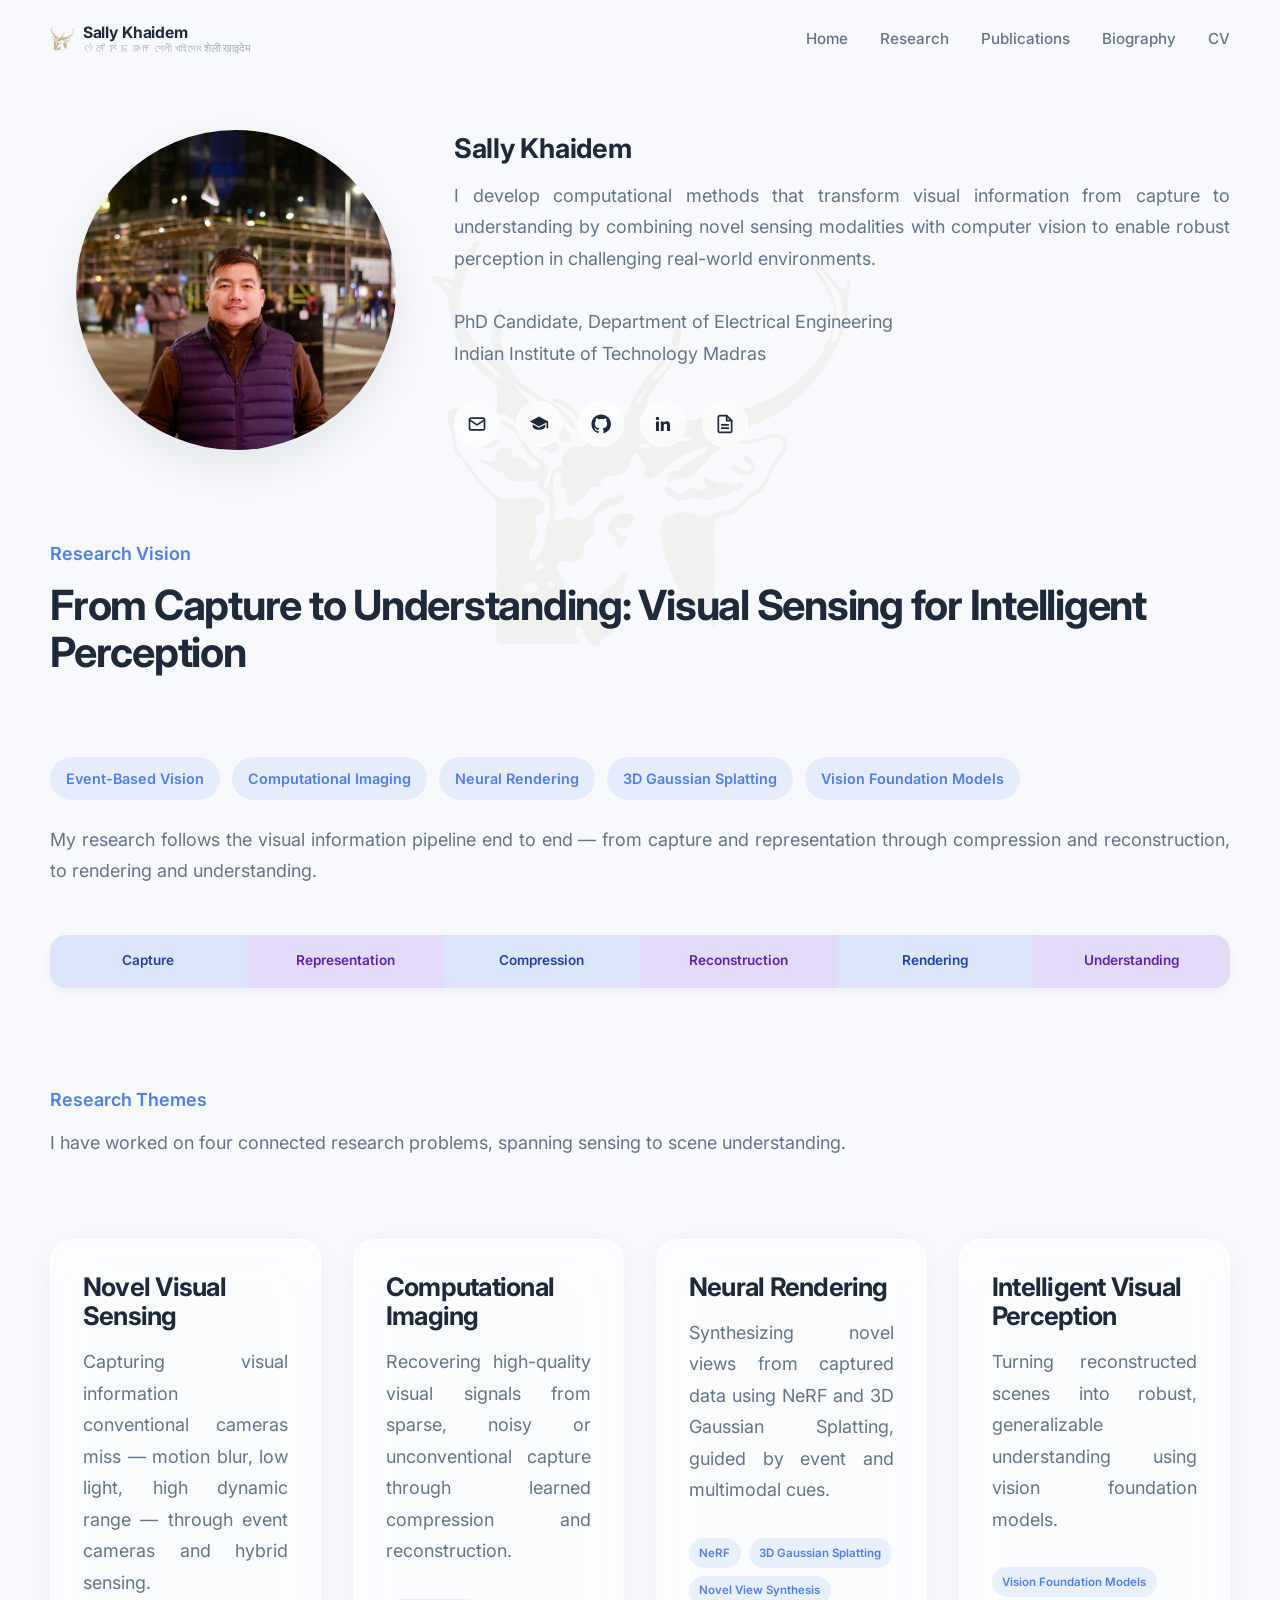
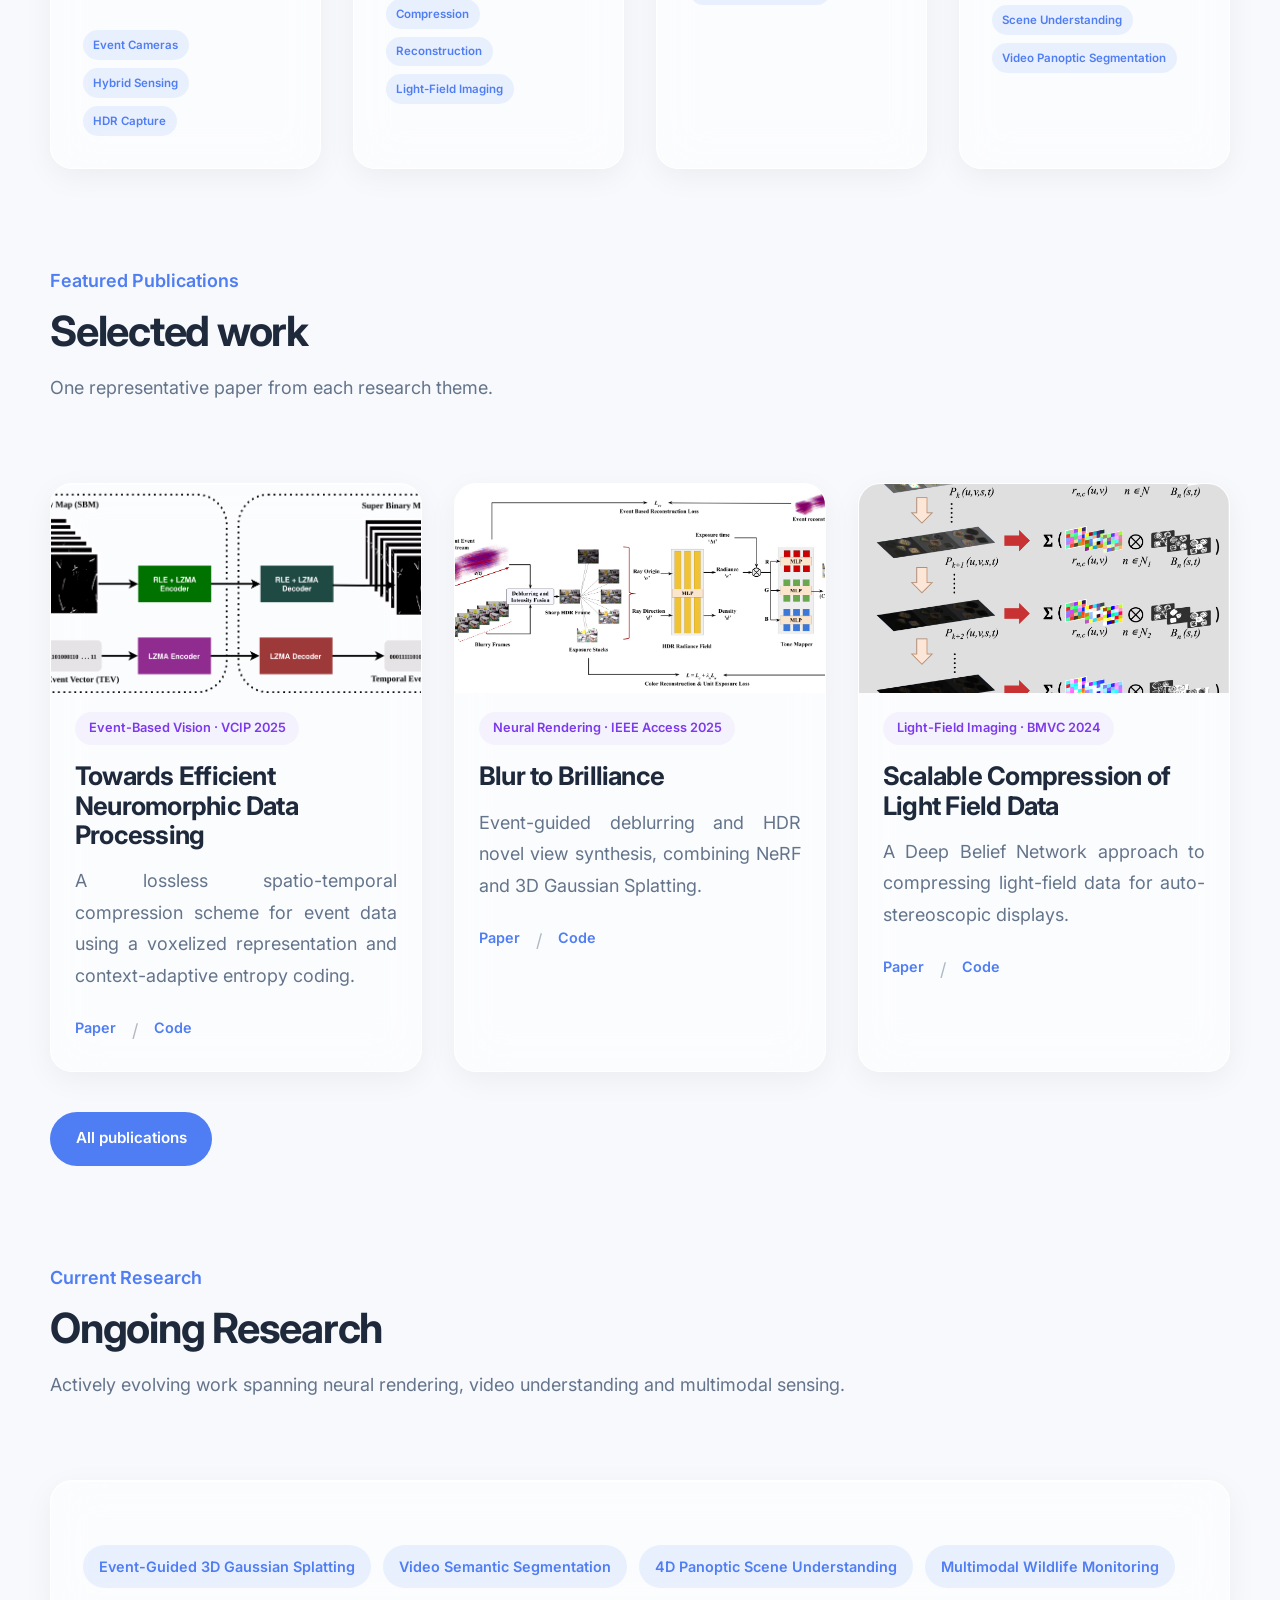
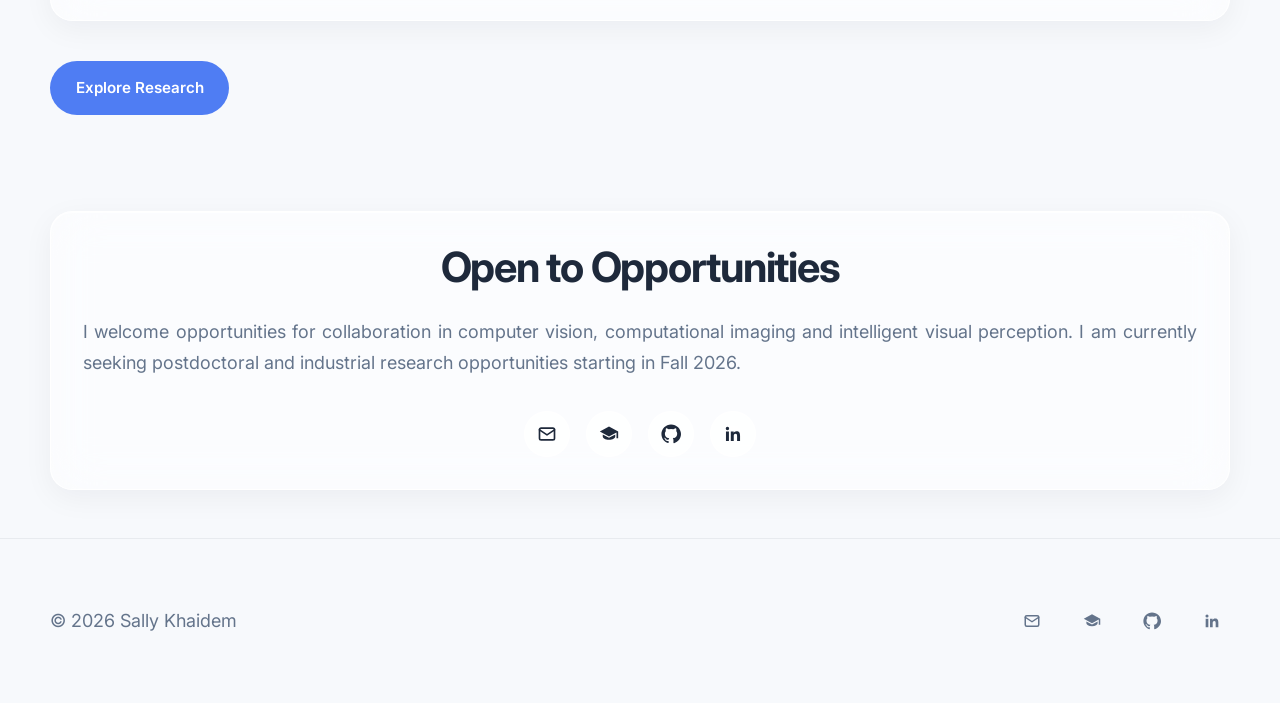
==== commit 0c4ab781: "Change button class from secondary to primary" ====
--- a/index.html
+++ b/index.html
@@ -380,7 +380,7 @@
       </div>
 
       <div class="mt-lg">
-        <a href="publications.html" class="btn btn-secondary">All publications</a>
+        <a href="publications.html" class="btn btn-primary">All publications</a>
       </div>
 
     </div>
--- a/css/components.css
+++ b/css/components.css
@@ -199,7 +199,7 @@
 
 .hero{
 
-    min-height:100vh;
+    min-height:auto;
 
     display:flex;
 
